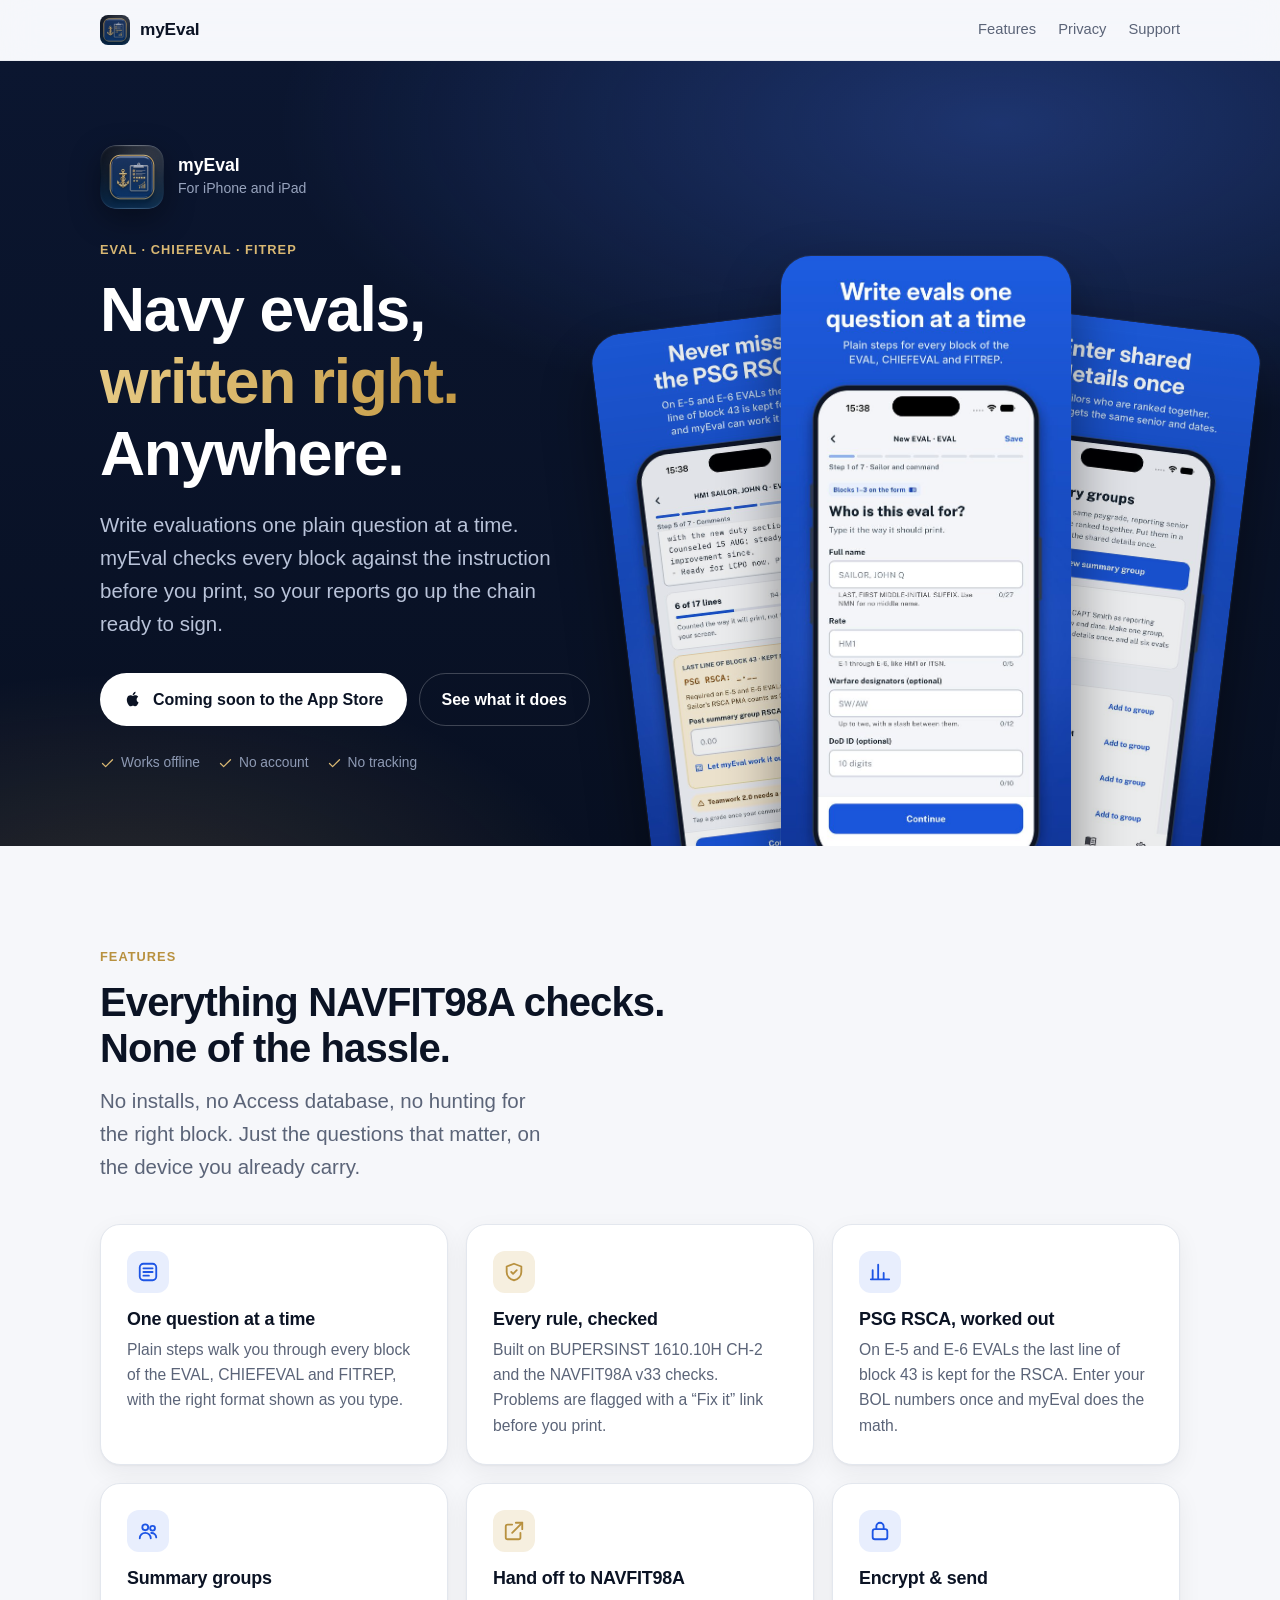
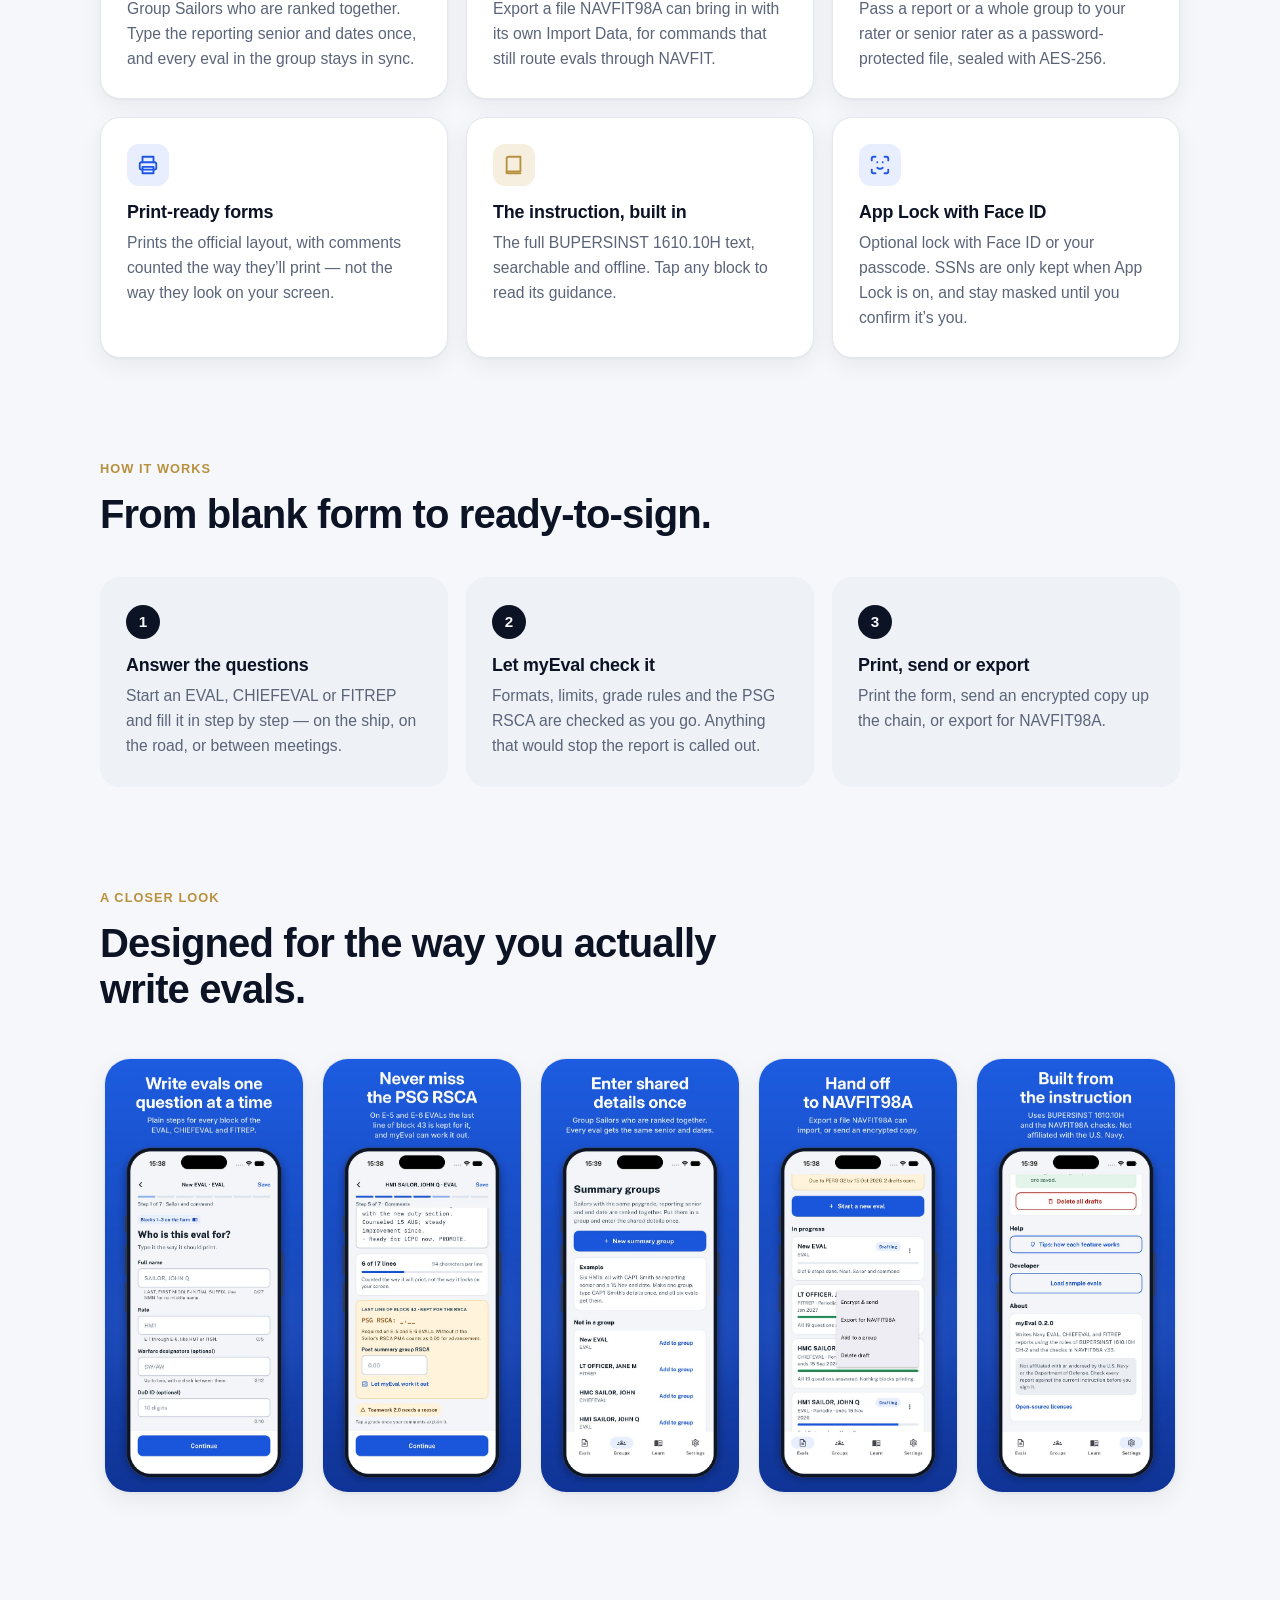
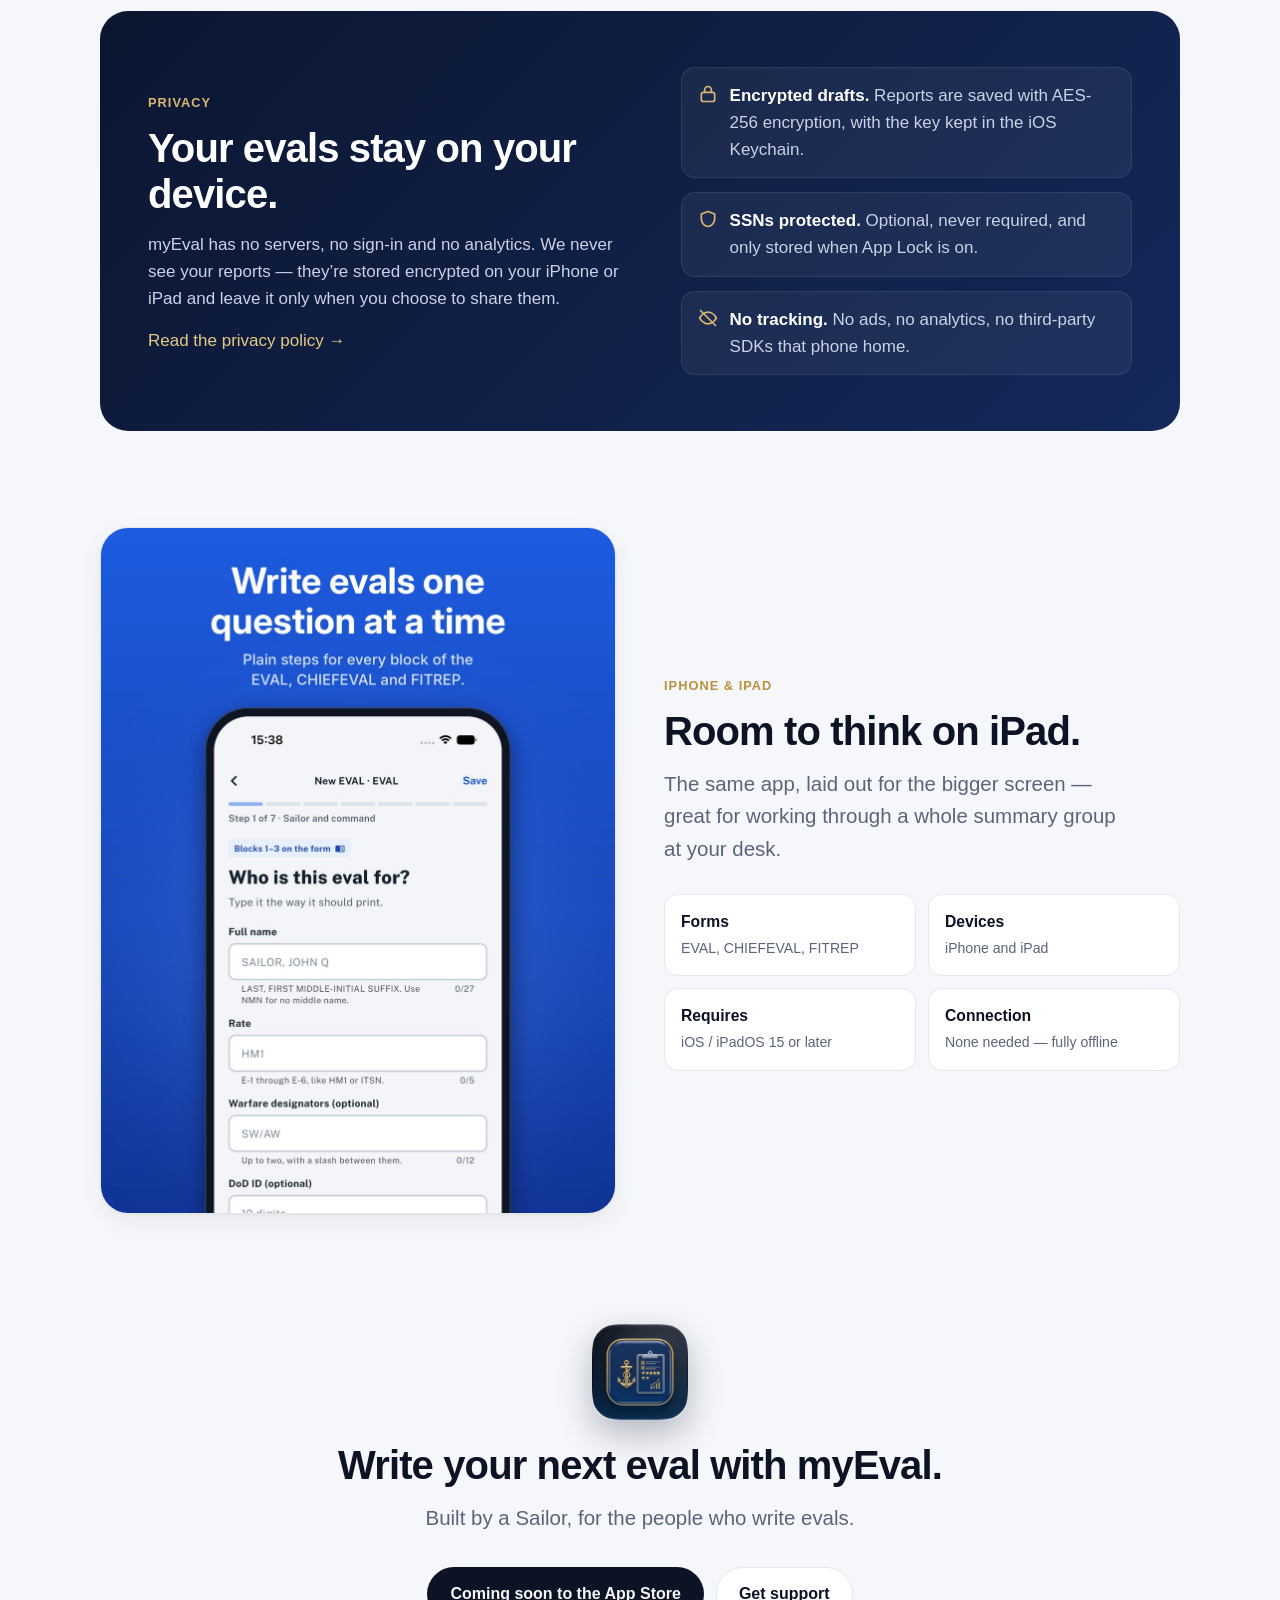
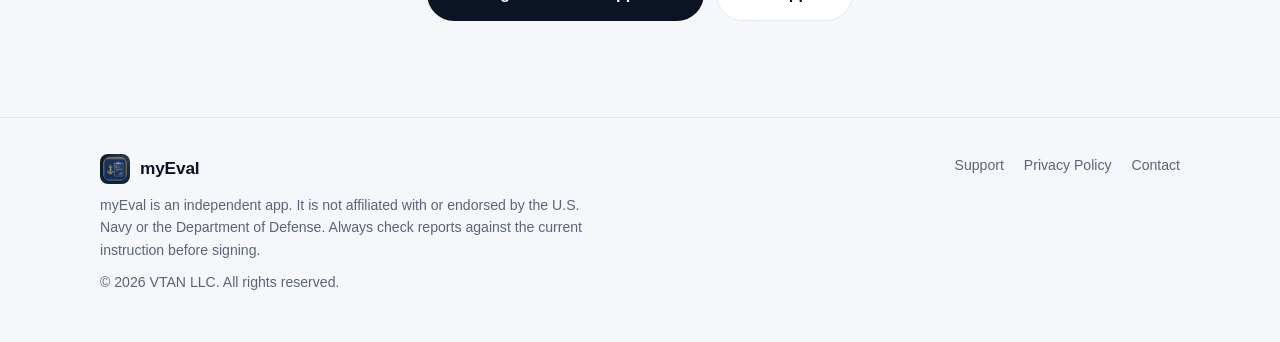
==== marketing.html @ c1fa49a5 "site files initial" ====
<!DOCTYPE html>
<html lang="en">
<head>
<meta charset="utf-8">
<meta name="viewport" content="width=device-width,initial-scale=1,viewport-fit=cover">
<title>myEval — Navy evaluations, written right</title>
<meta name="description" content="myEval helps Navy reporting seniors and raters write EVALs, CHIEFEVALs and FITREPs one question at a time, checked against BUPERSINST 1610.10H and the NAVFIT98A rules. Works offline on iPhone and iPad.">
<meta name="theme-color" content="#0b1630">
<meta property="og:title" content="myEval — Navy evaluations, written right">
<meta property="og:description" content="Write EVALs, CHIEFEVALs and FITREPs anywhere. Every block checked. Print, send securely, or hand off to NAVFIT98A.">
<meta property="og:image" content="images/myeval-icon-512.png">
<meta property="og:type" content="website">
<!-- Once the app is live, add your App Store ID to show Apple's Smart App Banner in Safari:
<meta name="apple-itunes-app" content="app-id=XXXXXXXXXX"> -->
<link rel="icon" type="image/png" href="images/favicon-96.png">
<link rel="apple-touch-icon" href="images/apple-touch-icon.png">
<link rel="stylesheet" href="site.css">
<style>
/* hero */
.hero{position:relative;overflow:hidden;color:#e9eef9;
  background:radial-gradient(1200px 520px at 78% 8%,rgba(64,110,230,.35),transparent 60%),
             radial-gradient(800px 420px at 10% 110%,rgba(201,164,92,.18),transparent 60%),
             linear-gradient(180deg,#0b1630 0%,#081022 100%)}
.hero .wrap{display:grid;grid-template-columns:1.05fr 1fr;gap:40px;align-items:center;padding-top:84px;padding-bottom:0}
.hero .wrap>div:first-child{padding-bottom:72px}
.hero h1{color:#fff}
.hero h1 .gold{background:linear-gradient(90deg,#e6c983,#c49a45);-webkit-background-clip:text;background-clip:text;color:transparent}
.hero .lede{color:#b9c3d9;margin-top:20px}
.hero .eyebrow{color:#d9b873}
.hero-app{display:flex;align-items:center;gap:14px;margin-bottom:26px}
.hero-app img{width:64px;height:64px;border-radius:15px;box-shadow:0 10px 30px rgba(0,0,0,.35)}
.hero-app div{line-height:1.25}
.hero-app strong{display:block;color:#fff;font-size:1.1rem}
.hero-app span{color:#97a3bd;font-size:.88rem}
.cta{display:flex;flex-wrap:wrap;gap:12px;margin-top:32px}
.hero .btn-primary{background:#fff;color:#0b1324}
.hero .btn-ghost{background:transparent;border-color:rgba(255,255,255,.22);color:#fff}
.hero-meta{display:flex;flex-wrap:wrap;gap:8px 18px;margin-top:26px;color:#8e9ab4;font-size:.86rem}
.hero-meta span{display:inline-flex;align-items:center;gap:6px}
.hero-meta svg{width:15px;height:15px;color:#d9b873}
.fan{position:relative;height:600px;align-self:end}
.fan img{position:absolute;bottom:-60px;width:270px;border-radius:30px;box-shadow:0 30px 60px rgba(0,0,0,.45),0 0 0 1px rgba(255,255,255,.06)}
.fan .c{left:50%;transform:translateX(-50%);z-index:3;width:290px;bottom:-40px}
.fan .l{left:50%;transform:translateX(-112%) rotate(-7deg);z-index:2;opacity:.92}
.fan .r{left:50%;transform:translateX(12%) rotate(7deg);z-index:1;opacity:.92}
@media (max-width:900px){
  .hero .wrap{grid-template-columns:1fr;padding-top:56px;text-align:left}
  .fan{height:440px}
  .fan img{width:200px}.fan .c{width:220px}
}
@media (max-width:480px){.fan{height:380px}.fan img{width:160px;border-radius:22px}.fan .c{width:190px}}

/* sections */
section{padding:96px 0 0}
.sec-head{max-width:640px;margin-bottom:40px}
.sec-head h2{margin:10px 0 14px}
.grid3{display:grid;grid-template-columns:repeat(3,1fr);gap:18px}
@media (max-width:900px){.grid3{grid-template-columns:1fr 1fr}}
@media (max-width:600px){.grid3{grid-template-columns:1fr}}
.card p{color:var(--muted);margin-top:8px;font-size:.98rem}

/* steps */
.steps{display:grid;grid-template-columns:repeat(3,1fr);gap:18px;counter-reset:s}
@media (max-width:800px){.steps{grid-template-columns:1fr}}
.step{position:relative;padding:28px 26px;border-radius:var(--radius);background:var(--surface-2)}
.step::before{counter-increment:s;content:counter(s);display:grid;place-items:center;width:34px;height:34px;border-radius:50%;
  background:var(--ink);color:var(--bg);font-weight:700;font-size:.95rem;margin-bottom:16px}
.step p{color:var(--muted);margin-top:8px;font-size:.98rem}

/* gallery */
.gallery{display:flex;gap:18px;overflow-x:auto;scroll-snap-type:x mandatory;padding:6px 20px 22px;margin:0 -20px;
  scrollbar-width:thin;-webkit-overflow-scrolling:touch}
.gallery figure{flex:0 0 auto;width:250px;margin:0;scroll-snap-align:center}
.gallery img{border-radius:26px;box-shadow:var(--shadow);border:1px solid var(--line);aspect-ratio:603/1311;width:100%;height:auto}
@media (min-width:1100px){.gallery{justify-content:center;overflow:visible}.gallery figure{width:200px}}

/* privacy band */
.band{border-radius:28px;padding:56px 48px;display:grid;grid-template-columns:1.1fr 1fr;gap:36px;align-items:center;
  background:linear-gradient(135deg,#0b1630,#14285a);color:#c9d2e6;position:relative;overflow:hidden}
.band h2{color:#fff;margin:10px 0 14px}
.band .eyebrow{color:#d9b873}
.band ul{list-style:none;padding:0;margin:0;display:grid;gap:14px}
.band li{display:flex;gap:12px;align-items:flex-start;background:rgba(255,255,255,.05);border:1px solid rgba(255,255,255,.08);
  padding:14px 16px;border-radius:14px}
.band li svg{flex:0 0 20px;width:20px;height:20px;color:#d9b873;margin-top:2px}
.band li b{color:#fff;font-weight:620}
.band a{color:#e6c983}
@media (max-width:800px){.band{grid-template-columns:1fr;padding:40px 24px}}

/* ipad */
.ipad{display:grid;grid-template-columns:1fr 1fr;gap:48px;align-items:center}
.ipad>*{min-width:0}
.ipad img{height:auto;width:100%;border-radius:28px;box-shadow:var(--shadow);border:1px solid var(--line)}
.specs{display:grid;grid-template-columns:repeat(2,minmax(0,1fr));gap:12px;margin-top:28px}
.spec{background:var(--surface);border:1px solid var(--line);border-radius:14px;padding:14px 16px}
.spec b{display:block;color:var(--ink);font-size:.98rem}
.spec span{color:var(--muted);font-size:.88rem}
@media (max-width:800px){.ipad{grid-template-columns:1fr}.ipad img{max-width:420px;margin:0 auto}}

/* final cta */
.final{text-align:center;padding-top:110px}
.final img{width:96px;height:96px;border-radius:22px;margin:0 auto 22px;box-shadow:0 14px 34px rgba(11,22,48,.28)}
.final .lede{margin:14px auto 0}
.final .cta{justify-content:center}
</style>
</head>
<body>

<header class="nav">
  <div class="wrap">
    <a class="brand" href="marketing.html"><img src="images/apple-touch-icon.png" alt="">myEval</a>
    <nav class="nav-links" aria-label="Primary">
      <a class="hide-sm" href="#features">Features</a>
      <a class="hide-sm" href="#privacy">Privacy</a>
      <a href="app-support.html">Support</a>
    </nav>
  </div>
</header>

<main>
  <div class="hero">
    <div class="wrap">
      <div>
        <div class="hero-app">
          <img src="images/myeval-icon-512.png" alt="myEval app icon">
          <div><strong>myEval</strong><span>For iPhone and iPad</span></div>
        </div>
        <span class="eyebrow">EVAL · CHIEFEVAL · FITREP</span>
        <h1 style="margin-top:12px">Navy evals,<br><span class="gold">written right.</span><br>Anywhere.</h1>
        <p class="lede">Write evaluations one plain question at a time. myEval checks every block against the instruction before you print, so your reports go up the chain ready to sign.</p>
        <div class="cta">
          <a class="btn btn-primary" id="appstore" href="#">
            <svg viewBox="0 0 24 24" fill="currentColor" aria-hidden="true"><path d="M16.37 12.6c-.02-2.2 1.8-3.26 1.88-3.31-1.03-1.5-2.62-1.7-3.18-1.73-1.35-.14-2.64.8-3.33.8-.69 0-1.74-.78-2.87-.76-1.47.02-2.83.86-3.59 2.17-1.54 2.66-.39 6.59 1.1 8.75.73 1.05 1.6 2.24 2.73 2.2 1.1-.05 1.51-.71 2.84-.71 1.32 0 1.7.71 2.85.69 1.18-.02 1.93-1.07 2.65-2.13.84-1.22 1.18-2.4 1.2-2.46-.03-.01-2.3-.88-2.32-3.5zM14.2 6.13c.6-.74 1.01-1.75.9-2.77-.87.04-1.93.58-2.55 1.31-.56.65-1.05 1.69-.92 2.69.97.08 1.97-.49 2.57-1.23z"/></svg>
            <span id="appstore-label">Download on the App Store</span>
          </a>
          <a class="btn btn-ghost" href="#features">See what it does</a>
        </div>
        <div class="hero-meta">
          <span><svg viewBox="0 0 24 24" fill="none" stroke="currentColor" stroke-width="2" stroke-linecap="round" stroke-linejoin="round"><path d="M20 6 9 17l-5-5"/></svg>Works offline</span>
          <span><svg viewBox="0 0 24 24" fill="none" stroke="currentColor" stroke-width="2" stroke-linecap="round" stroke-linejoin="round"><path d="M20 6 9 17l-5-5"/></svg>No account</span>
          <span><svg viewBox="0 0 24 24" fill="none" stroke="currentColor" stroke-width="2" stroke-linecap="round" stroke-linejoin="round"><path d="M20 6 9 17l-5-5"/></svg>No tracking</span>
        </div>
      </div>
      <div class="fan" aria-hidden="true">
        <img class="l" src="images/02-psg-rsca.jpg" alt="">
        <img class="r" src="images/03-summary-groups.jpg" alt="">
        <img class="c" src="images/01-one-question.jpg" alt="">
      </div>
    </div>
  </div>

  <section id="features">
    <div class="wrap">
      <div class="sec-head">
        <span class="eyebrow">Features</span>
        <h2>Everything NAVFIT98A checks. None of the hassle.</h2>
        <p class="lede">No installs, no Access database, no hunting for the right block. Just the questions that matter, on the device you already carry.</p>
      </div>
      <div class="grid3">
        <div class="card">
          <div class="icon-chip"><svg viewBox="0 0 24 24" fill="none" stroke="currentColor" stroke-width="2" stroke-linecap="round" stroke-linejoin="round"><path d="M7 8h10M7 12h10M7 16h6"/><rect x="3" y="3" width="18" height="18" rx="4"/></svg></div>
          <h3>One question at a time</h3>
          <p>Plain steps walk you through every block of the EVAL, CHIEFEVAL and FITREP, with the right format shown as you type.</p>
        </div>
        <div class="card">
          <div class="icon-chip gold"><svg viewBox="0 0 24 24" fill="none" stroke="currentColor" stroke-width="2" stroke-linecap="round" stroke-linejoin="round"><path d="M12 3 4 6v6c0 4.5 3.4 8.3 8 9 4.6-.7 8-4.5 8-9V6l-8-3Z"/><path d="m9 12 2 2 4-4"/></svg></div>
          <h3>Every rule, checked</h3>
          <p>Built on BUPERSINST 1610.10H CH-2 and the NAVFIT98A v33 checks. Problems are flagged with a “Fix it” link before you print.</p>
        </div>
        <div class="card">
          <div class="icon-chip"><svg viewBox="0 0 24 24" fill="none" stroke="currentColor" stroke-width="2" stroke-linecap="round" stroke-linejoin="round"><path d="M4 20V10M10 20V4M16 20v-7M22 20H2"/></svg></div>
          <h3>PSG RSCA, worked out</h3>
          <p>On E-5 and E-6 EVALs the last line of block 43 is kept for the RSCA. Enter your BOL numbers once and myEval does the math.</p>
        </div>
        <div class="card">
          <div class="icon-chip"><svg viewBox="0 0 24 24" fill="none" stroke="currentColor" stroke-width="2" stroke-linecap="round" stroke-linejoin="round"><circle cx="9" cy="8" r="3.2"/><path d="M3 20c0-3.3 2.7-6 6-6s6 2.7 6 6"/><circle cx="17" cy="9" r="2.6"/><path d="M15.5 14.2A5 5 0 0 1 21 19"/></svg></div>
          <h3>Summary groups</h3>
          <p>Group Sailors who are ranked together. Type the reporting senior and dates once, and every eval in the group stays in sync.</p>
        </div>
        <div class="card">
          <div class="icon-chip gold"><svg viewBox="0 0 24 24" fill="none" stroke="currentColor" stroke-width="2" stroke-linecap="round" stroke-linejoin="round"><path d="M14 3h7v7"/><path d="M21 3 10 14"/><path d="M19 14v5a2 2 0 0 1-2 2H5a2 2 0 0 1-2-2V7a2 2 0 0 1 2-2h5"/></svg></div>
          <h3>Hand off to NAVFIT98A</h3>
          <p>Export a file NAVFIT98A can bring in with its own Import Data, for commands that still route evals through NAVFIT.</p>
        </div>
        <div class="card">
          <div class="icon-chip"><svg viewBox="0 0 24 24" fill="none" stroke="currentColor" stroke-width="2" stroke-linecap="round" stroke-linejoin="round"><rect x="4" y="10" width="16" height="11" rx="2.5"/><path d="M8 10V7a4 4 0 0 1 8 0v3"/></svg></div>
          <h3>Encrypt &amp; send</h3>
          <p>Pass a report or a whole group to your rater or senior rater as a password-protected file, sealed with AES-256.</p>
        </div>
        <div class="card">
          <div class="icon-chip"><svg viewBox="0 0 24 24" fill="none" stroke="currentColor" stroke-width="2" stroke-linecap="round" stroke-linejoin="round"><path d="M6 9V3h12v6"/><rect x="3" y="9" width="18" height="8" rx="2"/><path d="M6 14h12v7H6z"/></svg></div>
          <h3>Print-ready forms</h3>
          <p>Prints the official layout, with comments counted the way they’ll print — not the way they look on your screen.</p>
        </div>
        <div class="card">
          <div class="icon-chip gold"><svg viewBox="0 0 24 24" fill="none" stroke="currentColor" stroke-width="2" stroke-linecap="round" stroke-linejoin="round"><path d="M4 5a2 2 0 0 1 2-2h13v16H6a2 2 0 0 0-2 2V5Z"/><path d="M4 19a2 2 0 0 0 2 2h13"/></svg></div>
          <h3>The instruction, built in</h3>
          <p>The full BUPERSINST 1610.10H text, searchable and offline. Tap any block to read its guidance.</p>
        </div>
        <div class="card">
          <div class="icon-chip"><svg viewBox="0 0 24 24" fill="none" stroke="currentColor" stroke-width="2" stroke-linecap="round" stroke-linejoin="round"><path d="M3 7V5a2 2 0 0 1 2-2h2M17 3h2a2 2 0 0 1 2 2v2M21 17v2a2 2 0 0 1-2 2h-2M7 21H5a2 2 0 0 1-2-2v-2"/><path d="M9 9h.01M15 9h.01M9 15c1.7 1.3 4.3 1.3 6 0"/></svg></div>
          <h3>App Lock with Face ID</h3>
          <p>Optional lock with Face ID or your passcode. SSNs are only kept when App Lock is on, and stay masked until you confirm it’s you.</p>
        </div>
      </div>
    </div>
  </section>

  <section>
    <div class="wrap">
      <div class="sec-head">
        <span class="eyebrow">How it works</span>
        <h2>From blank form to ready-to-sign.</h2>
      </div>
      <div class="steps">
        <div class="step"><h3>Answer the questions</h3><p>Start an EVAL, CHIEFEVAL or FITREP and fill it in step by step — on the ship, on the road, or between meetings.</p></div>
        <div class="step"><h3>Let myEval check it</h3><p>Formats, limits, grade rules and the PSG RSCA are checked as you go. Anything that would stop the report is called out.</p></div>
        <div class="step"><h3>Print, send or export</h3><p>Print the form, send an encrypted copy up the chain, or export for NAVFIT98A.</p></div>
      </div>
    </div>
  </section>

  <section>
    <div class="wrap">
      <div class="sec-head">
        <span class="eyebrow">A closer look</span>
        <h2>Designed for the way you actually write evals.</h2>
      </div>
      <div class="gallery" tabindex="0" aria-label="App screenshots">
        <figure><img src="images/01-one-question.jpg" loading="lazy" alt="Writing an eval one question at a time, starting with the Sailor's name, rate and DoD ID"></figure>
        <figure><img src="images/02-psg-rsca.jpg" loading="lazy" alt="Block 43 comments with a line meter and the reserved PSG RSCA line"></figure>
        <figure><img src="images/03-summary-groups.jpg" loading="lazy" alt="Summary groups screen listing evals to add to a group"></figure>
        <figure><img src="images/04-navfit-export.jpg" loading="lazy" alt="Evals list with menu options to encrypt and send or export for NAVFIT98A"></figure>
        <figure><img src="images/05-built-on-the-rules.jpg" loading="lazy" alt="Settings screen showing App Lock, tips and the about section"></figure>
      </div>
    </div>
  </section>

  <section id="privacy">
    <div class="wrap">
      <div class="band">
        <div>
          <span class="eyebrow">Privacy</span>
          <h2>Your evals stay on your device.</h2>
          <p>myEval has no servers, no sign-in and no analytics. We never see your reports — they’re stored encrypted on your iPhone or iPad and leave it only when you choose to share them.</p>
          <p style="margin-top:14px"><a href="privacy.html">Read the privacy policy →</a></p>
        </div>
        <ul>
          <li><svg viewBox="0 0 24 24" fill="none" stroke="currentColor" stroke-width="2" stroke-linecap="round" stroke-linejoin="round"><rect x="4" y="10" width="16" height="11" rx="2.5"/><path d="M8 10V7a4 4 0 0 1 8 0v3"/></svg><span><b>Encrypted drafts.</b> Reports are saved with AES-256 encryption, with the key kept in the iOS Keychain.</span></li>
          <li><svg viewBox="0 0 24 24" fill="none" stroke="currentColor" stroke-width="2" stroke-linecap="round" stroke-linejoin="round"><path d="M12 3 4 6v6c0 4.5 3.4 8.3 8 9 4.6-.7 8-4.5 8-9V6l-8-3Z"/></svg><span><b>SSNs protected.</b> Optional, never required, and only stored when App Lock is on.</span></li>
          <li><svg viewBox="0 0 24 24" fill="none" stroke="currentColor" stroke-width="2" stroke-linecap="round" stroke-linejoin="round"><path d="M2 12s3.6-7 10-7 10 7 10 7-3.6 7-10 7S2 12 2 12Z"/><path d="m3 3 18 18"/></svg><span><b>No tracking.</b> No ads, no analytics, no third-party SDKs that phone home.</span></li>
        </ul>
      </div>
    </div>
  </section>

  <section>
    <div class="wrap ipad">
      <img src="images/ipad-01-one-question.jpg" decoding="async" width="1032" height="1376" alt="myEval on iPad, writing an eval step by step">
      <div>
        <span class="eyebrow">iPhone &amp; iPad</span>
        <h2 style="margin:10px 0 14px">Room to think on iPad.</h2>
        <p class="lede">The same app, laid out for the bigger screen — great for working through a whole summary group at your desk.</p>
        <div class="specs">
          <div class="spec"><b>Forms</b><span>EVAL, CHIEFEVAL, FITREP</span></div>
          <div class="spec"><b>Devices</b><span>iPhone and iPad</span></div>
          <div class="spec"><b>Requires</b><span>iOS / iPadOS 15 or later</span></div>
          <div class="spec"><b>Connection</b><span>None needed — fully offline</span></div>
        </div>
      </div>
    </div>
  </section>

  <section class="final">
    <div class="wrap narrow">
      <img src="images/myeval-icon-512.png" alt="">
      <h2>Write your next eval with myEval.</h2>
      <p class="lede">Built by a Sailor, for the people who write evals.</p>
      <div class="cta">
        <a class="btn btn-primary" data-appstore href="#">Download on the App Store</a>
        <a class="btn btn-ghost" href="app-support.html">Get support</a>
      </div>
    </div>
  </section>
</main>

<footer class="footer">
  <div class="wrap">
    <div>
      <div class="brand" style="margin-bottom:10px"><img src="images/apple-touch-icon.png" alt="">myEval</div>
      <p class="disclaimer">myEval is an independent app. It is not affiliated with or endorsed by the U.S. Navy or the Department of Defense. Always check reports against the current instruction before signing.</p>
      <p style="margin-top:10px">© 2026 VTAN LLC. All rights reserved.</p>
    </div>
    <nav aria-label="Footer">
      <a href="app-support.html">Support</a>
      <a href="privacy.html">Privacy Policy</a>
      <a href="mailto:danielvetan@gmail.com">Contact</a>
    </nav>
  </div>
</footer>

<script>
  /* Paste the App Store link here once the app is live, e.g.
     "https://apps.apple.com/app/myeval/id1234567890". Until then the buttons read "Coming soon". */
  const APP_STORE_URL = "";
  document.querySelectorAll("#appstore,[data-appstore]").forEach(a => {
    if (APP_STORE_URL) { a.href = APP_STORE_URL; }
    else {
      a.removeAttribute("href"); a.setAttribute("aria-disabled","true"); a.style.cursor = "default";
      const label = a.querySelector("#appstore-label") || a;
      label.textContent = "Coming soon to the App Store";
    }
  });
</script>
</body>
</html>
---- site.css ----
/* myEval — shared site styles (marketing, support, privacy) */
:root{
  --bg:#f6f7fa; --surface:#ffffff; --surface-2:#eef1f6;
  --ink:#0b1324; --text:#1b2333; --muted:#5b6478; --line:#e3e7ee;
  --navy:#0b1630; --navy-2:#132448; --blue:#1d55e5; --blue-soft:#e8eefd;
  --gold:#b8913f; --gold-soft:#f6efdf;
  --radius:20px; --radius-sm:12px;
  --shadow:0 1px 2px rgba(11,19,36,.04),0 8px 24px rgba(11,19,36,.06);
  --max:1120px;
  color-scheme:light;
}
@media (prefers-color-scheme:dark){
  :root{
    --bg:#070d1a; --surface:#0f182b; --surface-2:#141f36;
    --ink:#f2f5fb; --text:#dfe5f0; --muted:#97a2b8; --line:#1f2b44;
    --blue:#7aa0ff; --blue-soft:#15234a; --gold:#d9b873; --gold-soft:#2a2414;
    --shadow:0 1px 2px rgba(0,0,0,.3),0 8px 24px rgba(0,0,0,.25);
    color-scheme:dark;
  }
}
*{box-sizing:border-box}
html{-webkit-text-size-adjust:100%;scroll-behavior:smooth}
body{margin:0;background:var(--bg);color:var(--text);
  font:17px/1.6 -apple-system,BlinkMacSystemFont,"SF Pro Text","Segoe UI",Roboto,Helvetica,Arial,sans-serif;
  -webkit-font-smoothing:antialiased}
img{max-width:100%;display:block}
a{color:var(--blue);text-decoration:none}
a:hover{text-decoration:underline}
h1,h2,h3{color:var(--ink);line-height:1.15;letter-spacing:-.022em;margin:0;
  font-family:-apple-system,BlinkMacSystemFont,"SF Pro Display","Segoe UI",Roboto,Helvetica,Arial,sans-serif}
h1{font-size:clamp(2.3rem,5.6vw,3.9rem);font-weight:750}
h2{font-size:clamp(1.7rem,3.4vw,2.5rem);font-weight:720}
h3{font-size:1.12rem;font-weight:650;letter-spacing:-.01em}
p{margin:0}
.wrap{max-width:var(--max);margin:0 auto;padding:0 20px}
.narrow{max-width:760px}
.eyebrow{display:inline-block;font-size:.8rem;font-weight:650;letter-spacing:.08em;text-transform:uppercase;color:var(--gold)}
.lede{font-size:clamp(1.08rem,2vw,1.28rem);color:var(--muted);max-width:40ch}
.muted{color:var(--muted)}
.small{font-size:.88rem}

/* nav */
.nav{position:sticky;top:0;z-index:20;background:color-mix(in srgb,var(--bg) 82%,transparent);
  backdrop-filter:saturate(180%) blur(18px);-webkit-backdrop-filter:saturate(180%) blur(18px);
  border-bottom:1px solid color-mix(in srgb,var(--line) 70%,transparent)}
.nav .wrap{display:flex;align-items:center;justify-content:space-between;height:60px;gap:16px}
.brand{display:flex;align-items:center;gap:10px;color:var(--ink);font-weight:700;font-size:1.08rem;letter-spacing:-.01em}
.brand:hover{text-decoration:none}
.brand img{width:30px;height:30px;border-radius:8px}
.nav-links{display:flex;gap:22px;font-size:.92rem}
.nav-links a{color:var(--muted)}
.nav-links a:hover,.nav-links a[aria-current]{color:var(--ink);text-decoration:none}
@media (max-width:560px){.nav-links{gap:14px;font-size:.86rem}.nav-links .hide-sm{display:none}}

/* buttons */
.btn{display:inline-flex;align-items:center;gap:10px;padding:13px 22px;border-radius:999px;font-weight:620;font-size:1rem;
  border:1px solid transparent;transition:transform .15s ease,box-shadow .15s ease,background .15s}
.btn:hover{text-decoration:none;transform:translateY(-1px)}
.btn-primary{background:var(--ink);color:var(--bg)}
.btn-primary:hover{box-shadow:0 6px 20px rgba(11,19,36,.18)}
.btn-ghost{border-color:var(--line);color:var(--ink);background:var(--surface)}
.btn svg{width:20px;height:20px}

/* cards */
.card{background:var(--surface);border:1px solid var(--line);border-radius:var(--radius);padding:26px;box-shadow:var(--shadow)}
.icon-chip{width:42px;height:42px;border-radius:12px;display:grid;place-items:center;background:var(--blue-soft);color:var(--blue);margin-bottom:16px}
.icon-chip.gold{background:var(--gold-soft);color:var(--gold)}
.icon-chip svg{width:22px;height:22px}

/* footer */
.footer{border-top:1px solid var(--line);margin-top:96px;padding:36px 0 48px;color:var(--muted);font-size:.88rem}
.footer .wrap{display:flex;flex-wrap:wrap;gap:14px 28px;justify-content:space-between;align-items:flex-start}
.footer nav{display:flex;gap:20px;flex-wrap:wrap}
.footer a{color:var(--muted)}
.footer a:hover{color:var(--ink)}
.disclaimer{max-width:62ch}

/* simple doc pages (support / privacy) */
.page-head{padding:72px 0 28px}
.page-head h1{font-size:clamp(2.1rem,4.6vw,3.1rem);margin:10px 0 14px}
.doc h2{font-size:1.45rem;margin:52px 0 14px}
.doc h3{margin:26px 0 8px}
.doc p+p{margin-top:12px}
.doc ul{padding-left:1.2em;margin:10px 0}
.doc li{margin:6px 0}
.doc .card p+p{margin-top:10px}
:focus-visible{outline:3px solid var(--blue);outline-offset:2px;border-radius:6px}
@media (prefers-reduced-motion:reduce){*{transition:none!important;scroll-behavior:auto!important}}
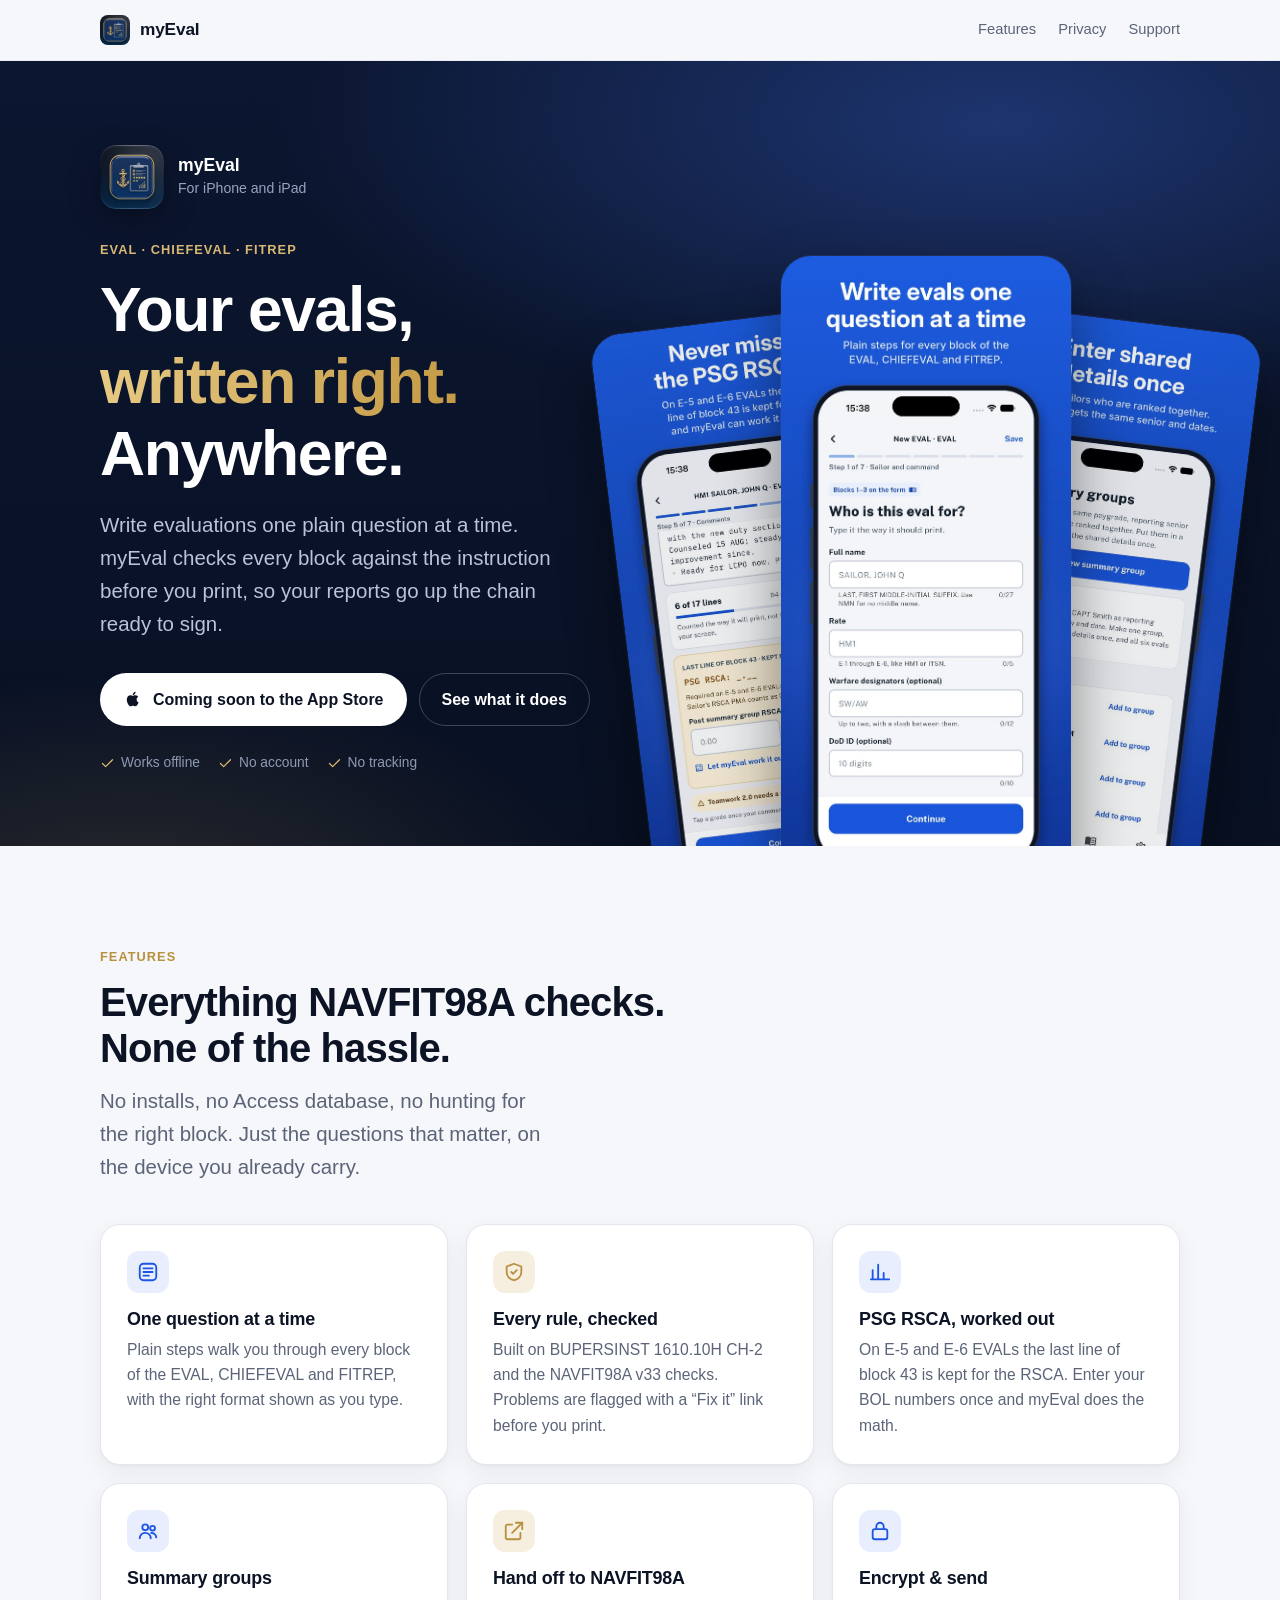
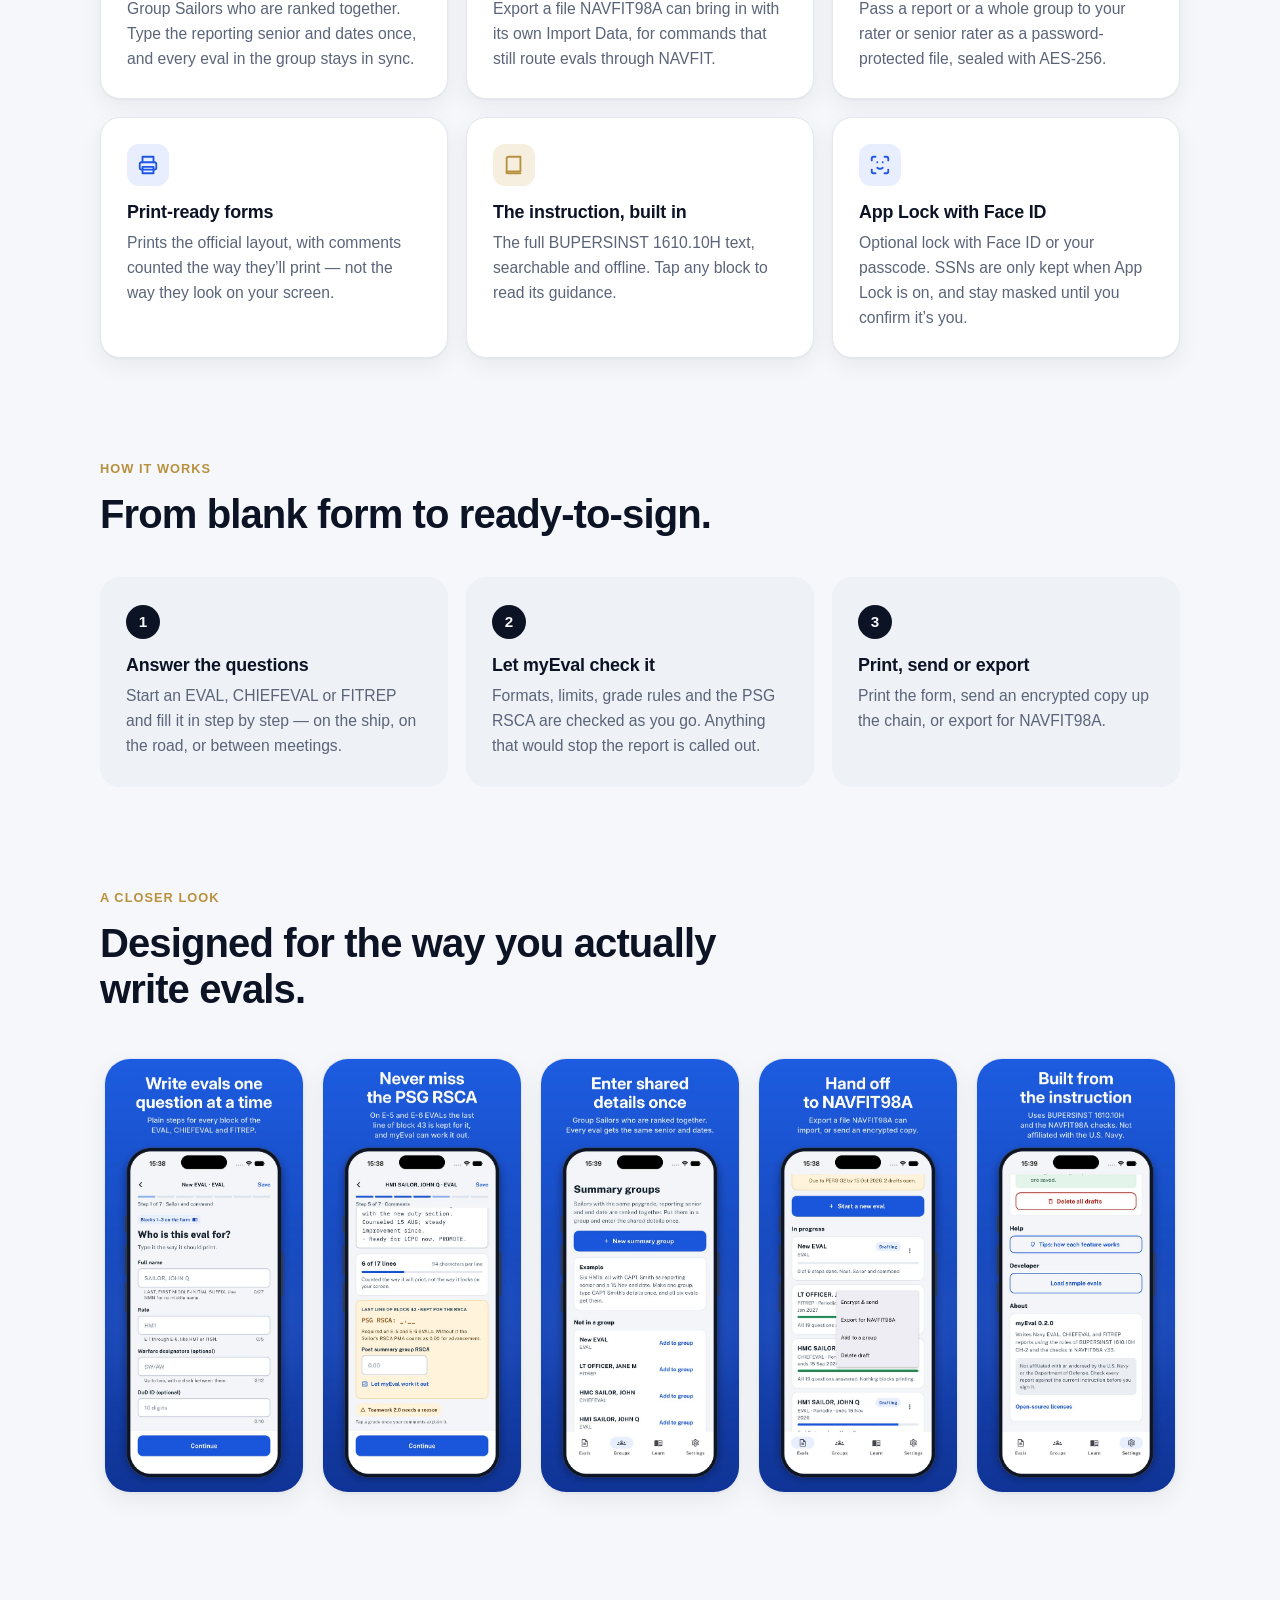
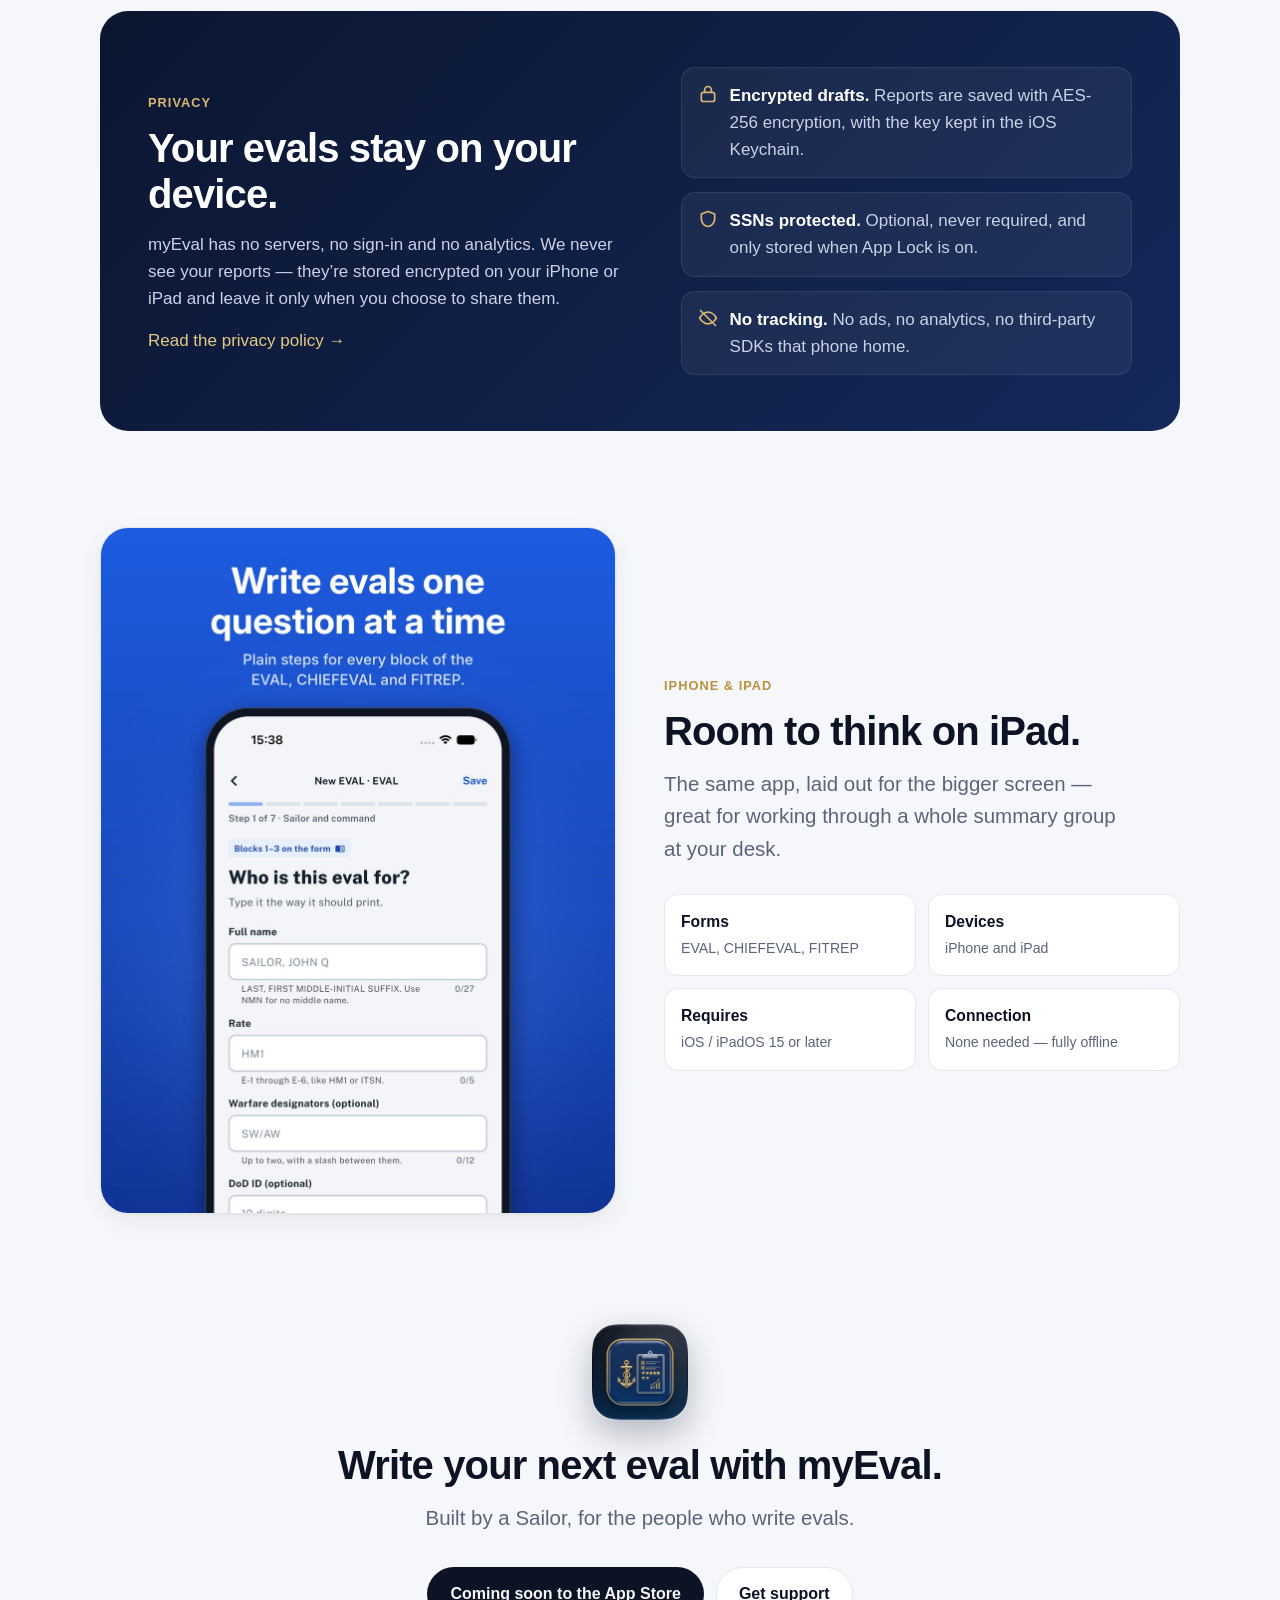
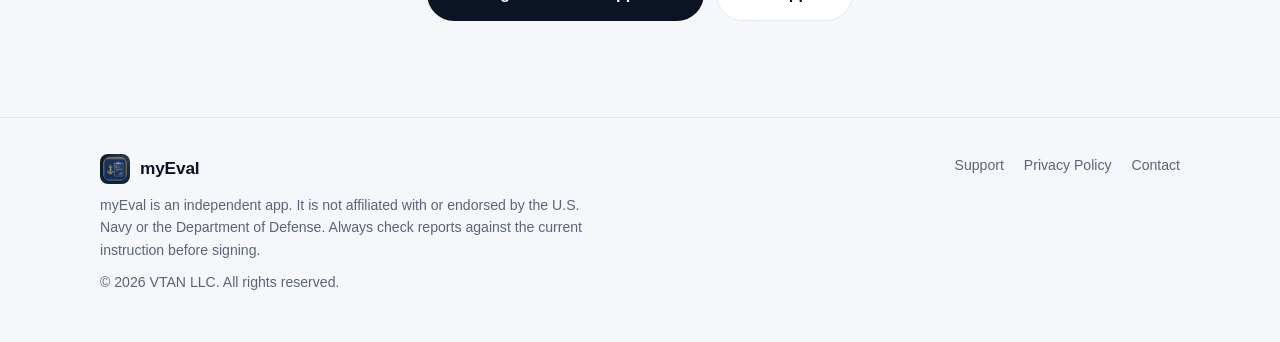
==== commit 6b0e3305: "updated marketing updated marketing" ====
--- a/marketing.html
+++ b/marketing.html
@@ -126,7 +126,7 @@
           <div><strong>myEval</strong><span>For iPhone and iPad</span></div>
         </div>
         <span class="eyebrow">EVAL · CHIEFEVAL · FITREP</span>
-        <h1 style="margin-top:12px">Navy evals,<br><span class="gold">written right.</span><br>Anywhere.</h1>
+        <h1 style="margin-top:12px">Your evals,<br><span class="gold">written right.</span><br>Anywhere.</h1>
         <p class="lede">Write evaluations one plain question at a time. myEval checks every block against the instruction before you print, so your reports go up the chain ready to sign.</p>
         <div class="cta">
           <a class="btn btn-primary" id="appstore" href="#">
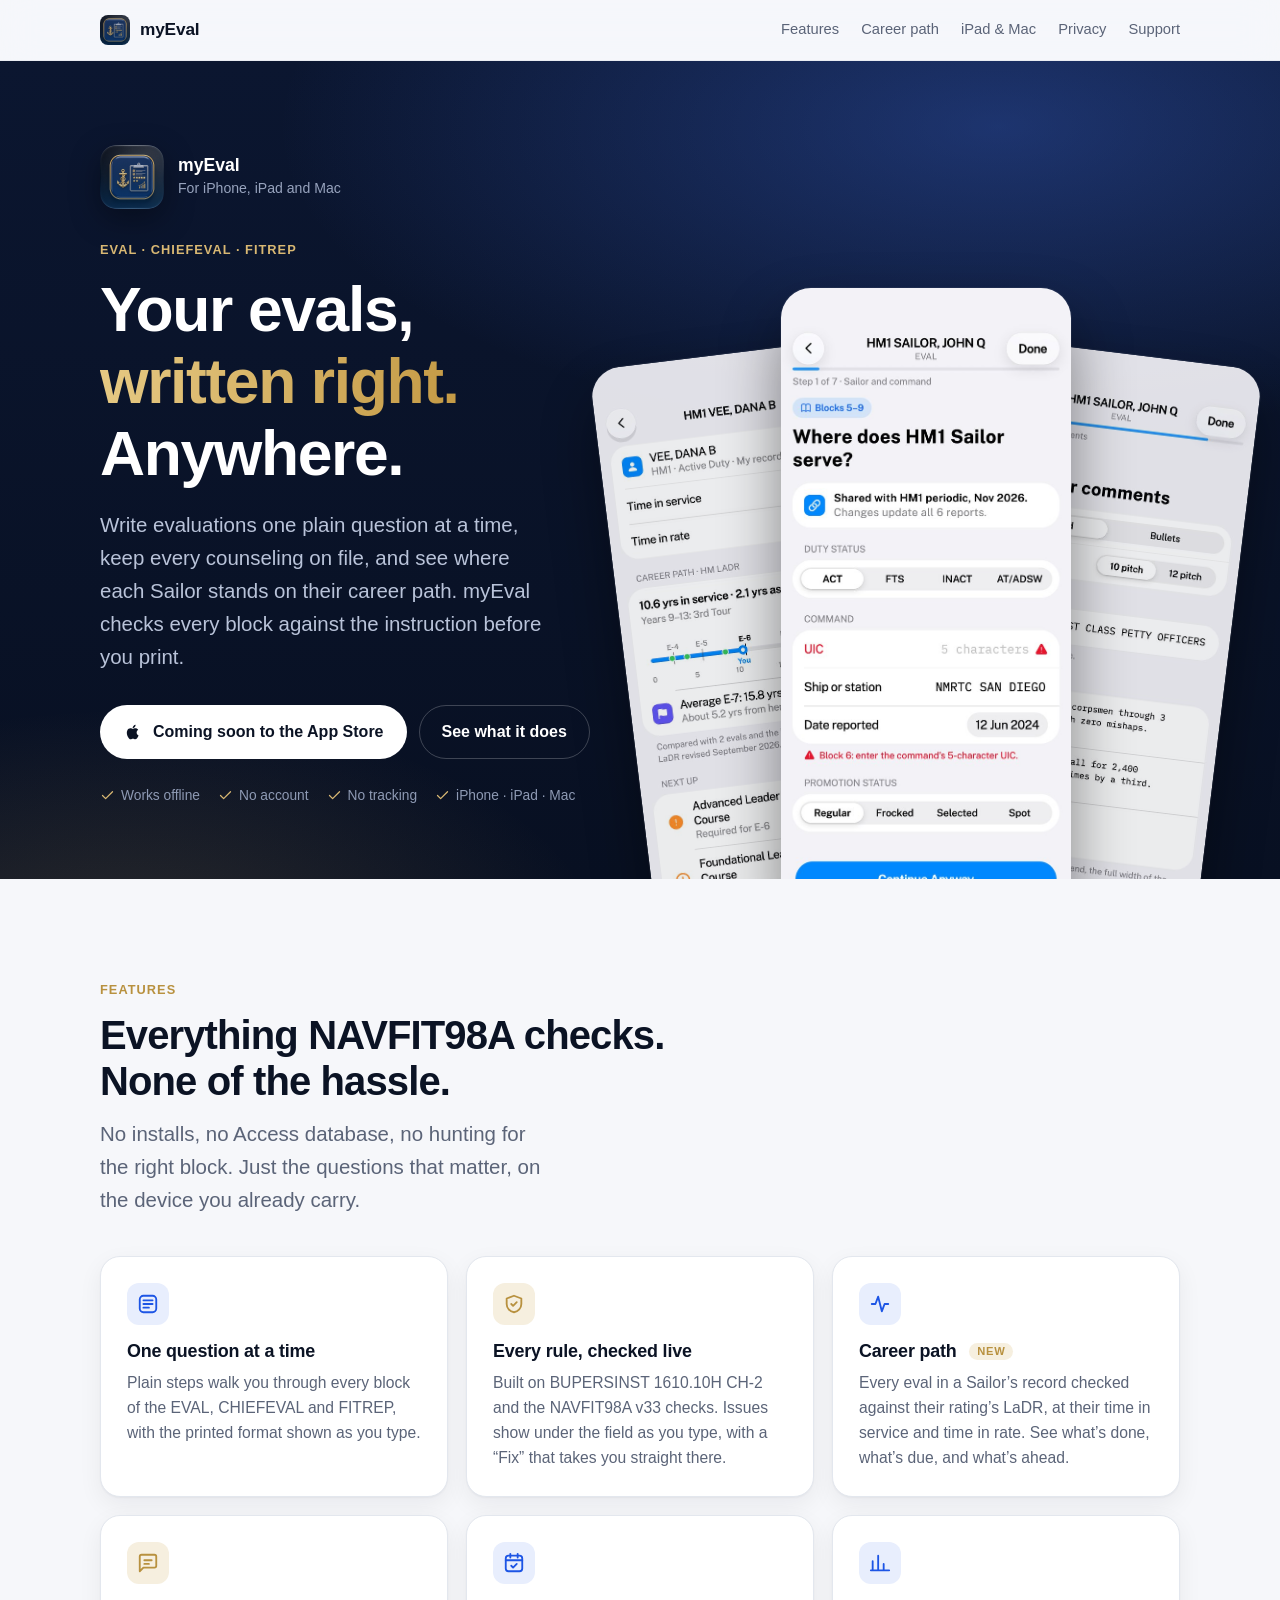
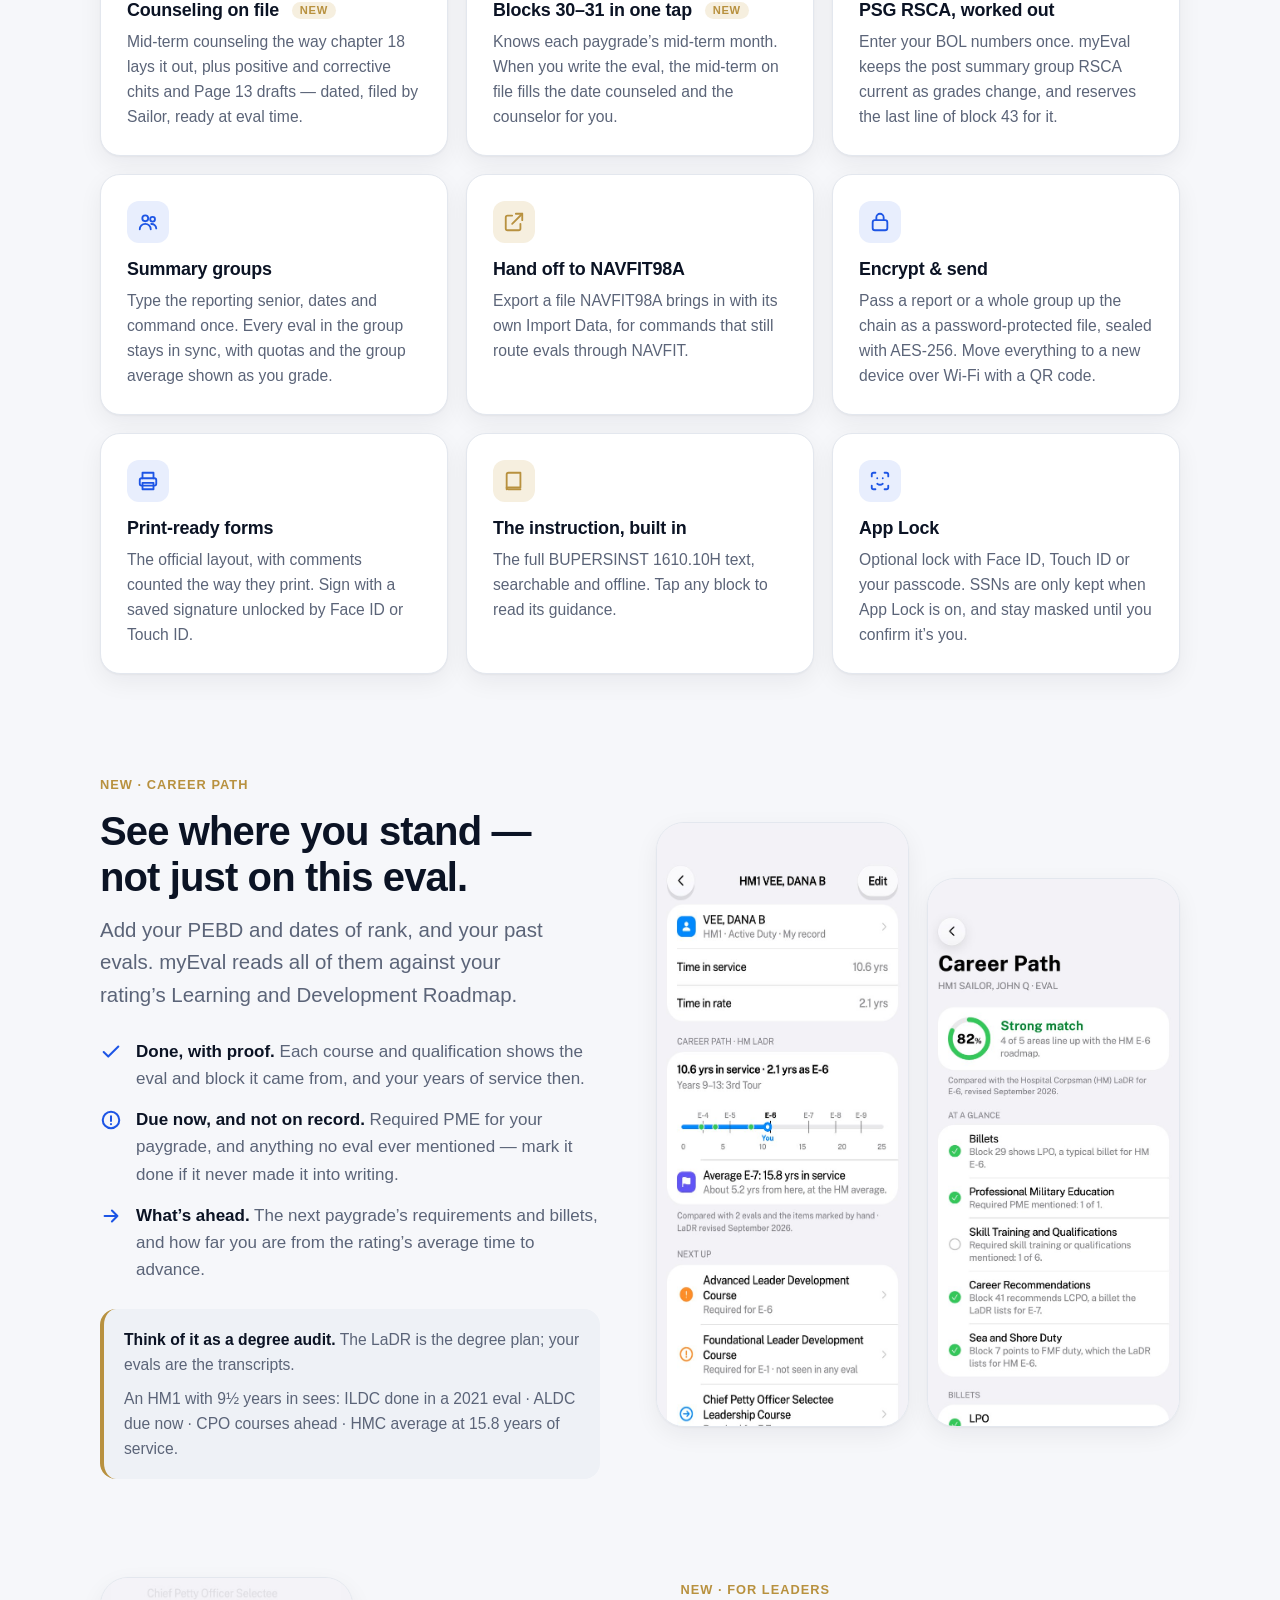
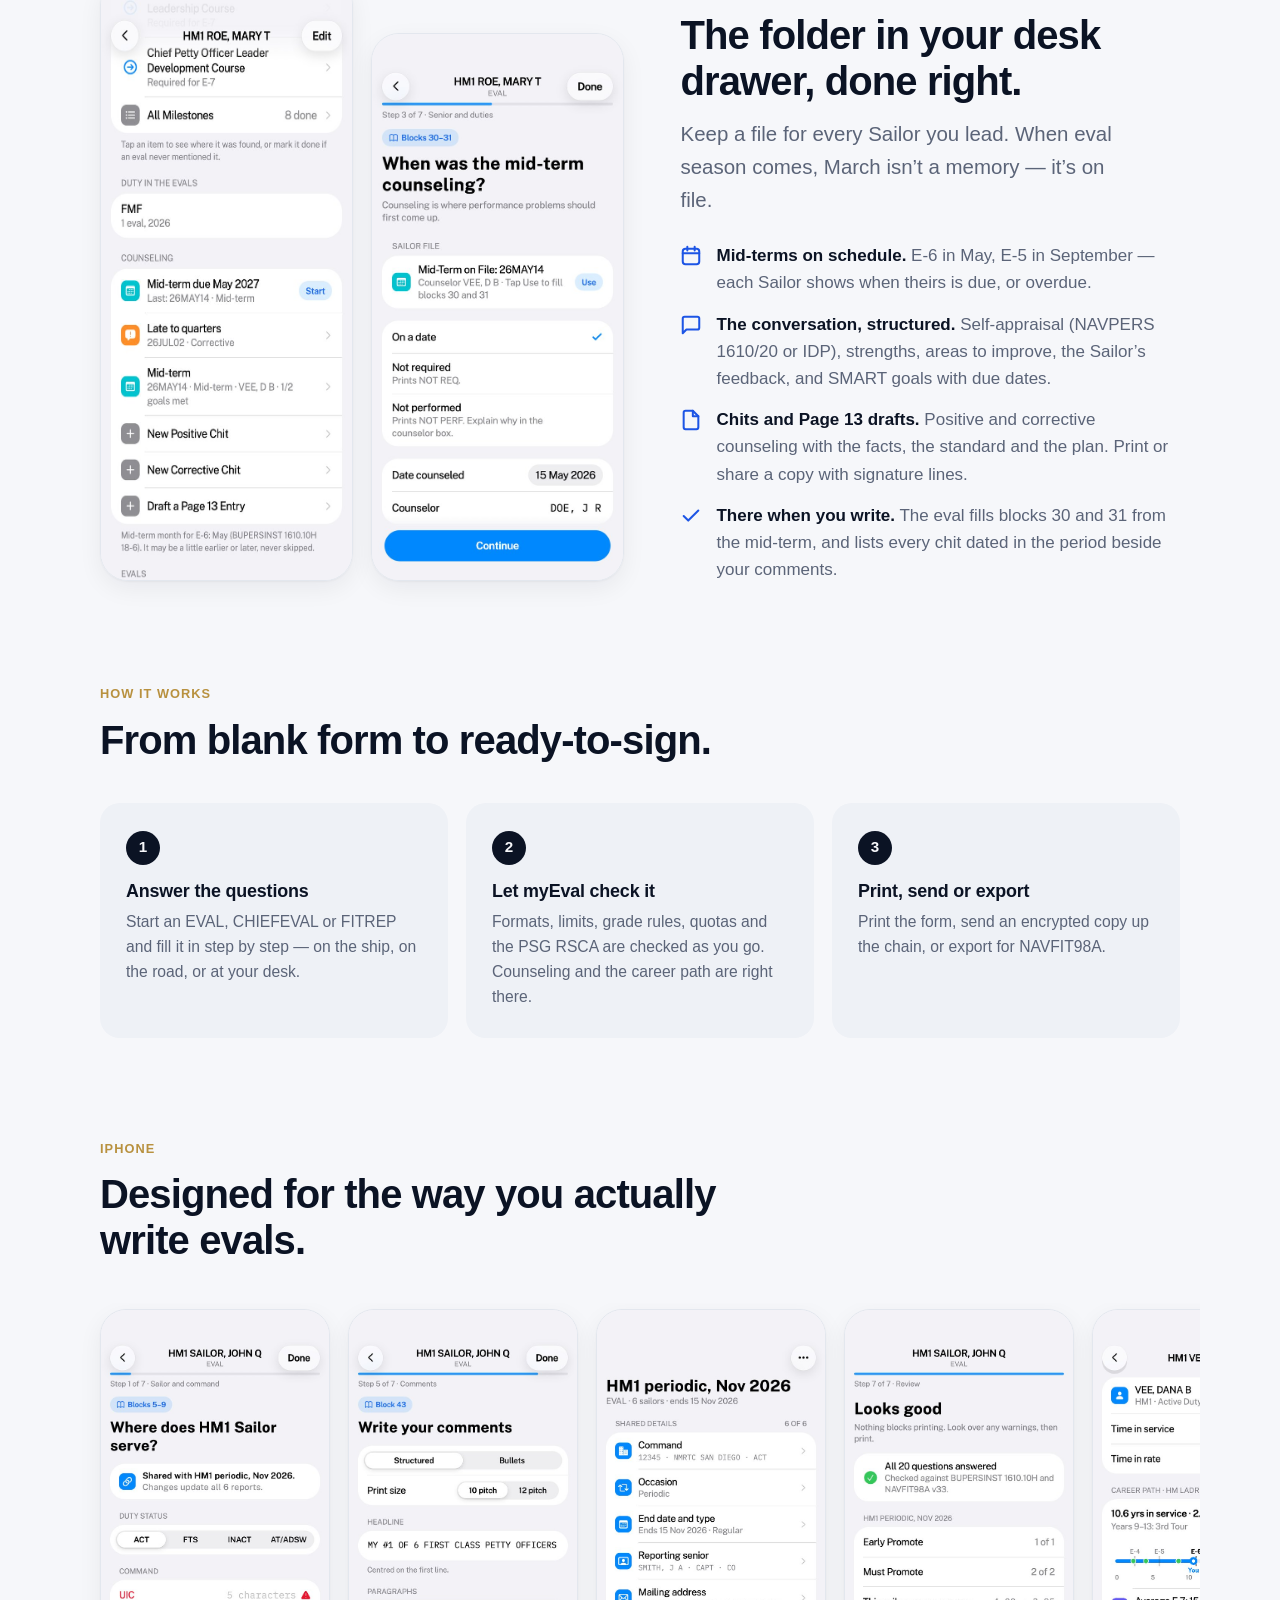
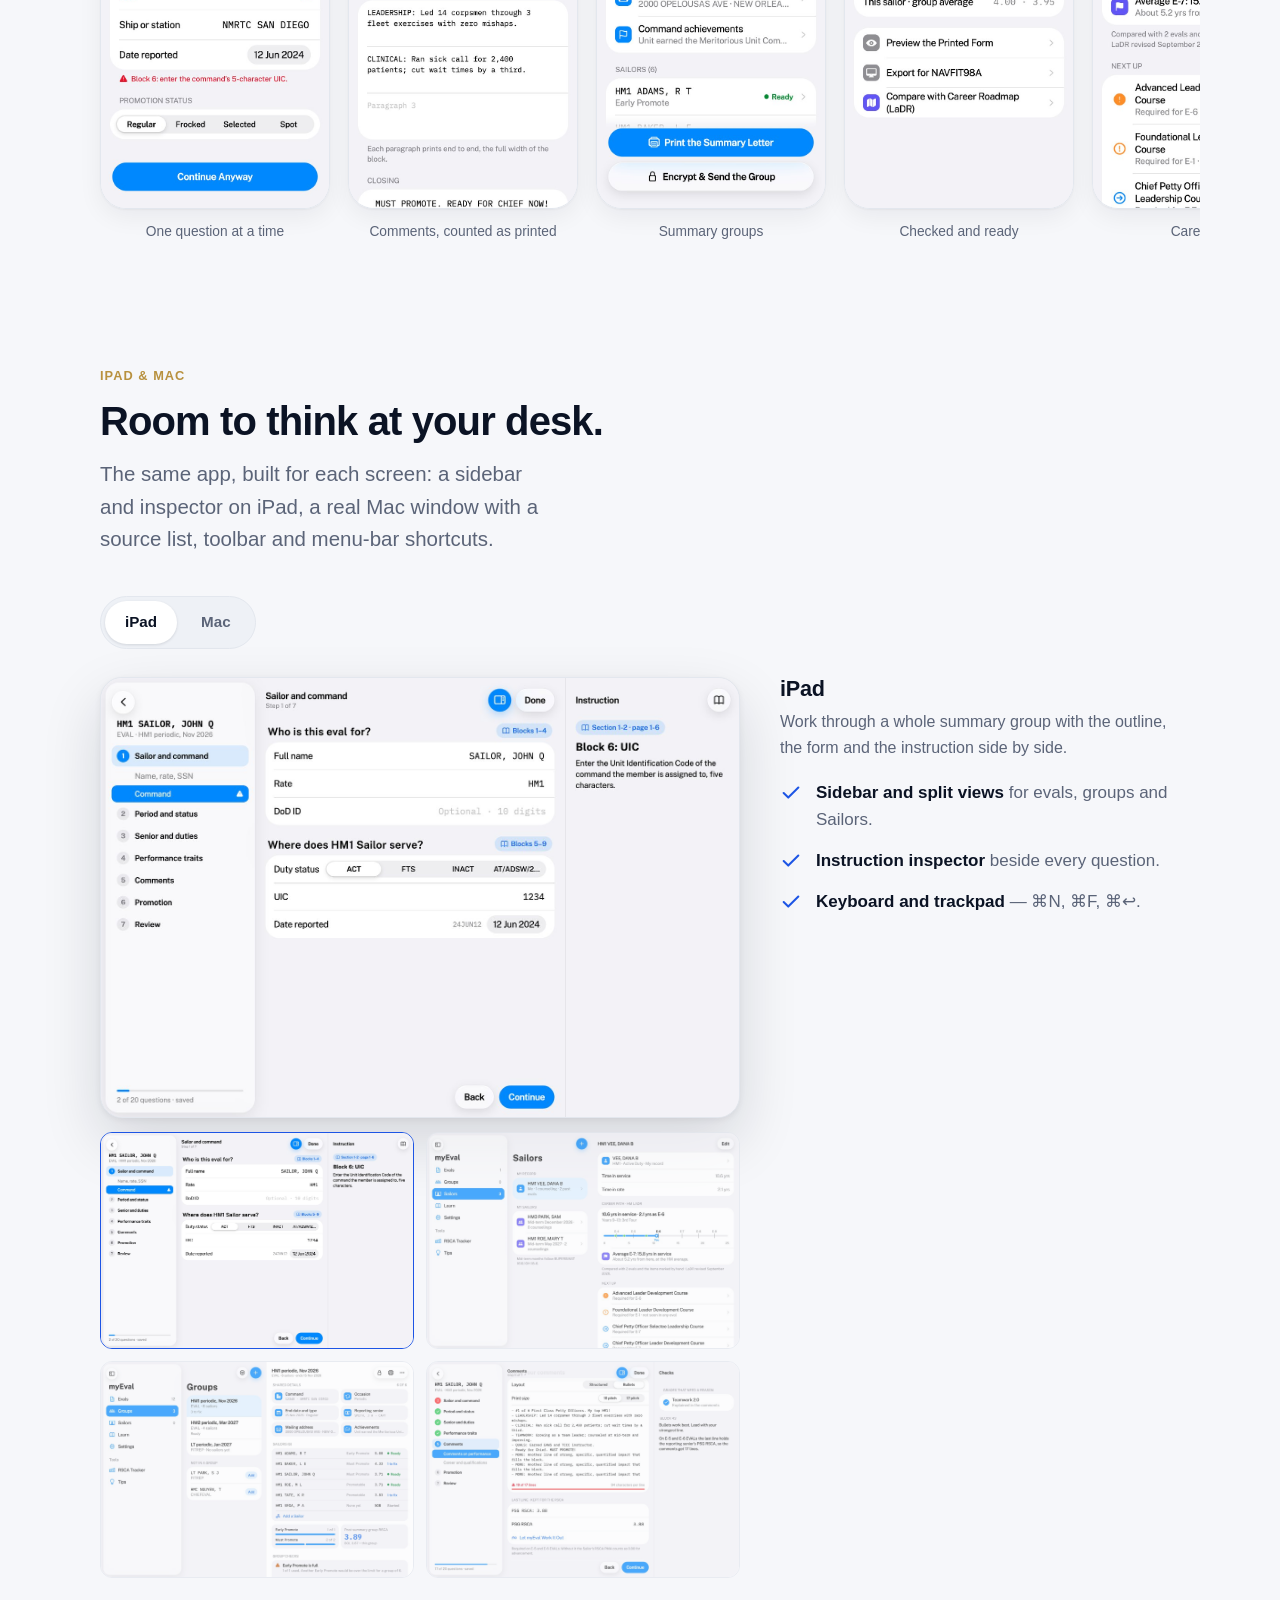
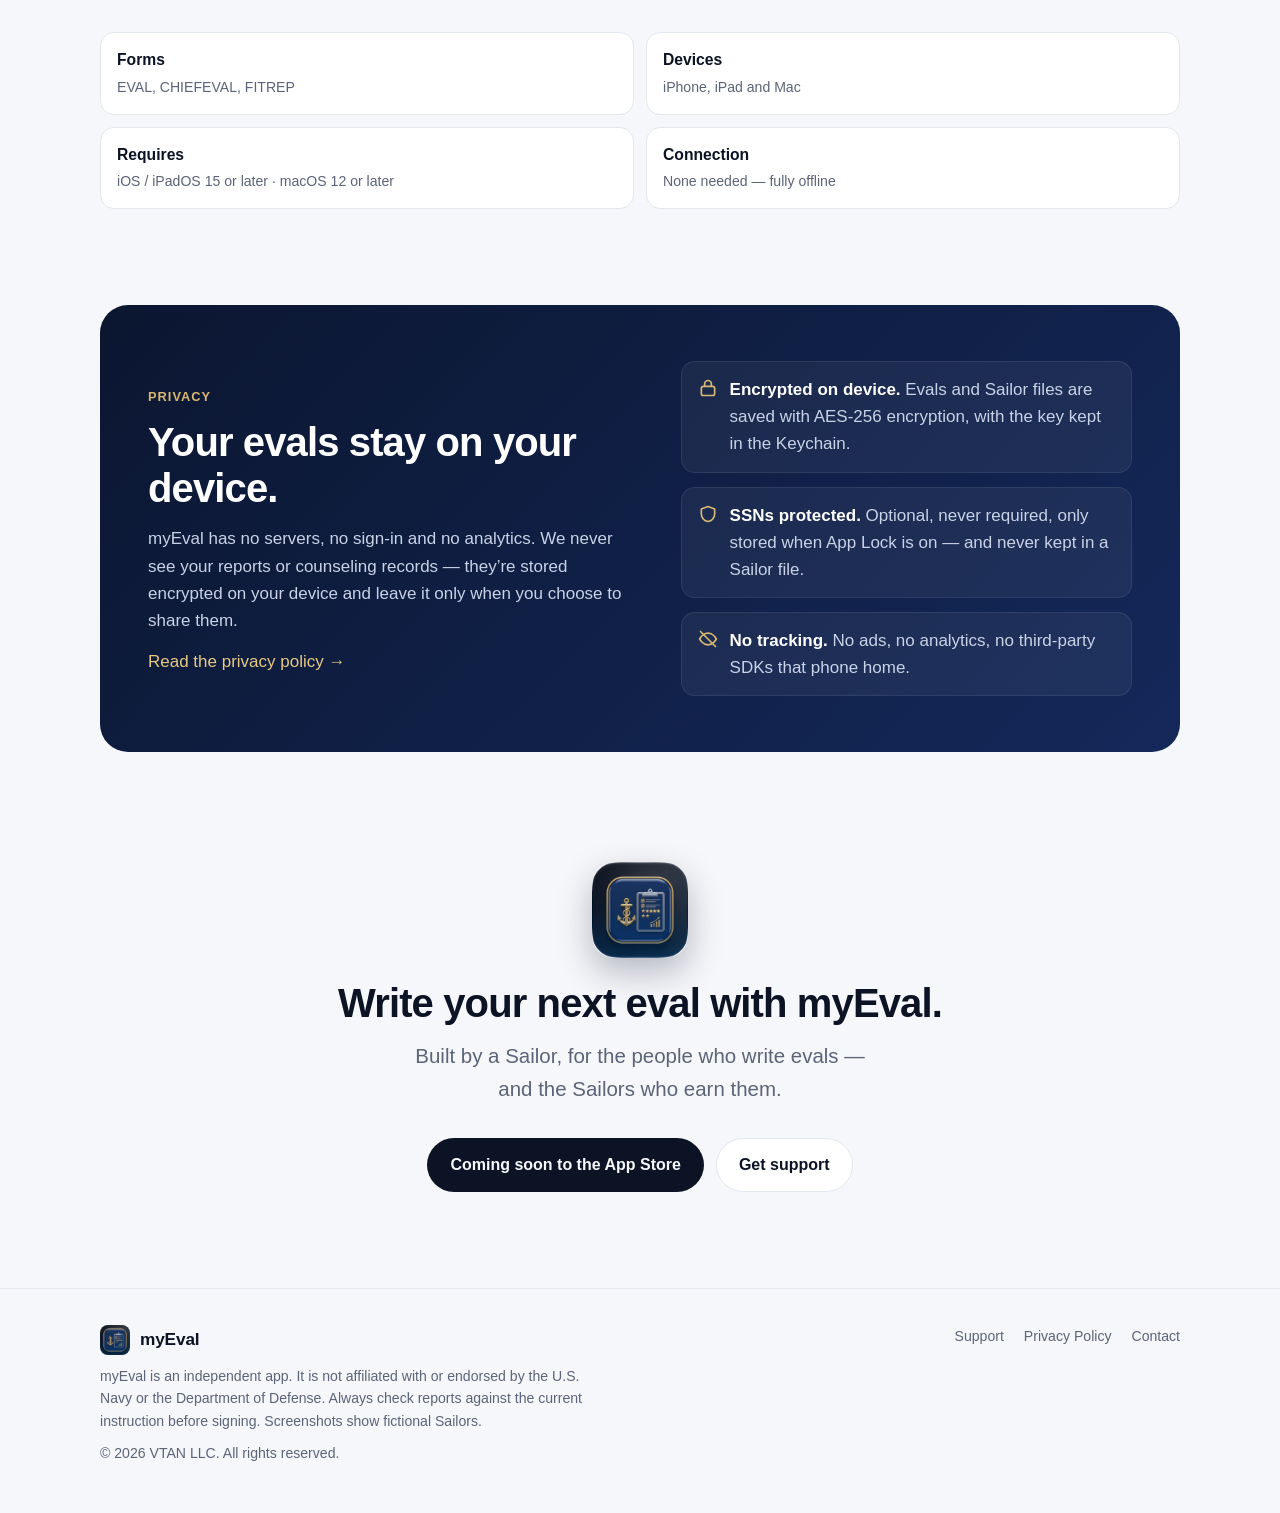
==== commit 5a6ecc02: "Marketing: Sailor files, career path and counseling; iPad and Mac showcase; new screenshots Co-Autho" ====
--- a/marketing.html
+++ b/marketing.html
@@ -3,11 +3,11 @@
 <head>
 <meta charset="utf-8">
 <meta name="viewport" content="width=device-width,initial-scale=1,viewport-fit=cover">
-<title>myEval — Navy evaluations, written right</title>
-<meta name="description" content="myEval helps Navy reporting seniors and raters write EVALs, CHIEFEVALs and FITREPs one question at a time, checked against BUPERSINST 1610.10H and the NAVFIT98A rules. Works offline on iPhone and iPad.">
+<title>myEval — Performance evaluations, written right</title>
+<meta name="description" content="myEval helps Navy reporting seniors, raters and Sailors write EVALs, CHIEFEVALs and FITREPs one question at a time, checked against BUPERSINST 1610.10H and the NAVFIT98A rules. Track counseling and your career path against the LaDR. Works offline on iPhone, iPad and Mac.">
 <meta name="theme-color" content="#0b1630">
 <meta property="og:title" content="myEval — Navy evaluations, written right">
-<meta property="og:description" content="Write EVALs, CHIEFEVALs and FITREPs anywhere. Every block checked. Print, send securely, or hand off to NAVFIT98A.">
+<meta property="og:description" content="Write EVALs, CHIEFEVALs and FITREPs anywhere. Every block checked. Counseling on file, career path on track. iPhone, iPad and Mac.">
 <meta property="og:image" content="images/myeval-icon-512.png">
 <meta property="og:type" content="website">
 <!-- Once the app is live, add your App Store ID to show Apple's Smart App Banner in Safari:
@@ -52,12 +52,14 @@
 
 /* sections */
 section{padding:96px 0 0}
-.sec-head{max-width:640px;margin-bottom:40px}
+.sec-head{max-width:660px;margin-bottom:40px}
 .sec-head h2{margin:10px 0 14px}
 .grid3{display:grid;grid-template-columns:repeat(3,1fr);gap:18px}
 @media (max-width:900px){.grid3{grid-template-columns:1fr 1fr}}
 @media (max-width:600px){.grid3{grid-template-columns:1fr}}
 .card p{color:var(--muted);margin-top:8px;font-size:.98rem}
+.card .new{display:inline-block;margin-left:8px;padding:2px 8px;border-radius:999px;font-size:.7rem;font-weight:700;
+  letter-spacing:.06em;text-transform:uppercase;vertical-align:2px;background:var(--gold-soft);color:var(--gold)}
 
 /* steps */
 .steps{display:grid;grid-template-columns:repeat(3,1fr);gap:18px;counter-reset:s}
@@ -67,12 +69,57 @@
   background:var(--ink);color:var(--bg);font-weight:700;font-size:.95rem;margin-bottom:16px}
 .step p{color:var(--muted);margin-top:8px;font-size:.98rem}
 
+/* spotlight: career path + counseling */
+.spot{display:grid;grid-template-columns:1fr 1.05fr;gap:56px;align-items:center}
+.spot>*{min-width:0}
+.spot.flip{grid-template-columns:1.05fr 1fr}
+.spot.flip .phones{order:-1}
+.phones{display:flex;gap:18px;justify-content:center}
+.phones img{width:calc(50% - 9px);max-width:260px;border-radius:28px;box-shadow:var(--shadow);border:1px solid var(--line);height:auto}
+.phones img:nth-child(2){margin-top:56px}
+.points{list-style:none;padding:0;margin:26px 0 0;display:grid;gap:14px}
+.points li{display:flex;gap:14px;align-items:flex-start}
+.points li svg{flex:0 0 22px;width:22px;height:22px;color:var(--blue);margin-top:3px}
+.points b{color:var(--ink);font-weight:640}
+.points span{color:var(--muted)}
+.analogy{margin-top:26px;padding:18px 20px;border-radius:16px;background:var(--surface-2);border-left:4px solid var(--gold)}
+.analogy b{color:var(--ink)}
+.analogy p{color:var(--muted);font-size:.98rem}
+.analogy p+p{margin-top:8px}
+@media (max-width:860px){.spot,.spot.flip{grid-template-columns:1fr}.spot.flip .phones{order:0}}
+
 /* gallery */
 .gallery{display:flex;gap:18px;overflow-x:auto;scroll-snap-type:x mandatory;padding:6px 20px 22px;margin:0 -20px;
   scrollbar-width:thin;-webkit-overflow-scrolling:touch}
-.gallery figure{flex:0 0 auto;width:250px;margin:0;scroll-snap-align:center}
+.gallery figure{flex:0 0 auto;width:230px;margin:0;scroll-snap-align:center}
 .gallery img{border-radius:26px;box-shadow:var(--shadow);border:1px solid var(--line);aspect-ratio:603/1311;width:100%;height:auto}
-@media (min-width:1100px){.gallery{justify-content:center;overflow:visible}.gallery figure{width:200px}}
+.gallery figcaption{margin-top:12px;font-size:.86rem;color:var(--muted);text-align:center}
+
+/* platforms */
+.platforms{display:grid;gap:28px}
+.tabs{justify-self:start;display:inline-flex;padding:4px;border-radius:999px;background:var(--surface-2);border:1px solid var(--line);gap:4px}
+.tabs input{position:absolute;opacity:0;pointer-events:none}
+.tabs label{padding:9px 20px;border-radius:999px;font-weight:620;font-size:.95rem;color:var(--muted);cursor:pointer;user-select:none}
+#pf-ipad:checked~.tabs label[for=pf-ipad],#pf-mac:checked~.tabs label[for=pf-mac]{background:var(--surface);color:var(--ink);box-shadow:0 1px 3px rgba(11,19,36,.12)}
+#pf-ipad:focus-visible~.tabs label[for=pf-ipad],#pf-mac:focus-visible~.tabs label[for=pf-mac]{outline:3px solid var(--blue);outline-offset:2px}
+.pf-input{position:absolute;opacity:0;pointer-events:none}
+.pane{display:none}
+#pf-ipad:checked~.panes .pane-ipad,#pf-mac:checked~.panes .pane-mac{display:grid}
+.pane{grid-template-columns:1.6fr 1fr;gap:40px;align-items:start}
+.pane>*{min-width:0}
+.shot-main{border-radius:22px;box-shadow:0 2px 6px rgba(11,19,36,.06),0 24px 60px rgba(11,19,36,.14);border:1px solid var(--line);width:100%;height:auto;background:var(--surface)}
+.thumbs{display:grid;grid-template-columns:repeat(2,1fr);gap:12px;margin-top:14px}
+.thumbs button{padding:0;border:1px solid var(--line);border-radius:12px;overflow:hidden;cursor:pointer;background:var(--surface);opacity:.7;transition:opacity .15s,border-color .15s}
+.thumbs button[aria-pressed=true],.thumbs button:hover{opacity:1;border-color:var(--blue)}
+.thumbs img{width:100%;height:auto;display:block}
+.pane h3{font-size:1.35rem;margin-bottom:8px}
+.pane p.muted{font-size:1rem}
+.pane .points{margin-top:18px}
+.specs{display:grid;grid-template-columns:repeat(2,minmax(0,1fr));gap:12px;margin-top:26px}
+.spec{background:var(--surface);border:1px solid var(--line);border-radius:14px;padding:14px 16px}
+.spec b{display:block;color:var(--ink);font-size:.98rem}
+.spec span{color:var(--muted);font-size:.88rem}
+@media (max-width:900px){.pane{grid-template-columns:1fr}}
 
 /* privacy band */
 .band{border-radius:28px;padding:56px 48px;display:grid;grid-template-columns:1.1fr 1fr;gap:36px;align-items:center;
@@ -87,16 +134,6 @@
 .band a{color:#e6c983}
 @media (max-width:800px){.band{grid-template-columns:1fr;padding:40px 24px}}
 
-/* ipad */
-.ipad{display:grid;grid-template-columns:1fr 1fr;gap:48px;align-items:center}
-.ipad>*{min-width:0}
-.ipad img{height:auto;width:100%;border-radius:28px;box-shadow:var(--shadow);border:1px solid var(--line)}
-.specs{display:grid;grid-template-columns:repeat(2,minmax(0,1fr));gap:12px;margin-top:28px}
-.spec{background:var(--surface);border:1px solid var(--line);border-radius:14px;padding:14px 16px}
-.spec b{display:block;color:var(--ink);font-size:.98rem}
-.spec span{color:var(--muted);font-size:.88rem}
-@media (max-width:800px){.ipad{grid-template-columns:1fr}.ipad img{max-width:420px;margin:0 auto}}
-
 /* final cta */
 .final{text-align:center;padding-top:110px}
 .final img{width:96px;height:96px;border-radius:22px;margin:0 auto 22px;box-shadow:0 14px 34px rgba(11,22,48,.28)}
@@ -111,6 +148,8 @@
     <a class="brand" href="marketing.html"><img src="images/apple-touch-icon.png" alt="">myEval</a>
     <nav class="nav-links" aria-label="Primary">
       <a class="hide-sm" href="#features">Features</a>
+      <a class="hide-sm" href="#career">Career path</a>
+      <a class="hide-sm" href="#platforms">iPad &amp; Mac</a>
       <a class="hide-sm" href="#privacy">Privacy</a>
       <a href="app-support.html">Support</a>
     </nav>
@@ -123,11 +162,11 @@
       <div>
         <div class="hero-app">
           <img src="images/myeval-icon-512.png" alt="myEval app icon">
-          <div><strong>myEval</strong><span>For iPhone and iPad</span></div>
+          <div><strong>myEval</strong><span>For iPhone, iPad and Mac</span></div>
         </div>
         <span class="eyebrow">EVAL · CHIEFEVAL · FITREP</span>
         <h1 style="margin-top:12px">Your evals,<br><span class="gold">written right.</span><br>Anywhere.</h1>
-        <p class="lede">Write evaluations one plain question at a time. myEval checks every block against the instruction before you print, so your reports go up the chain ready to sign.</p>
+        <p class="lede">Write evaluations one plain question at a time, keep every counseling on file, and see where each Sailor stands on their career path. myEval checks every block against the instruction before you print.</p>
         <div class="cta">
           <a class="btn btn-primary" id="appstore" href="#">
             <svg viewBox="0 0 24 24" fill="currentColor" aria-hidden="true"><path d="M16.37 12.6c-.02-2.2 1.8-3.26 1.88-3.31-1.03-1.5-2.62-1.7-3.18-1.73-1.35-.14-2.64.8-3.33.8-.69 0-1.74-.78-2.87-.76-1.47.02-2.83.86-3.59 2.17-1.54 2.66-.39 6.59 1.1 8.75.73 1.05 1.6 2.24 2.73 2.2 1.1-.05 1.51-.71 2.84-.71 1.32 0 1.7.71 2.85.69 1.18-.02 1.93-1.07 2.65-2.13.84-1.22 1.18-2.4 1.2-2.46-.03-.01-2.3-.88-2.32-3.5zM14.2 6.13c.6-.74 1.01-1.75.9-2.77-.87.04-1.93.58-2.55 1.31-.56.65-1.05 1.69-.92 2.69.97.08 1.97-.49 2.57-1.23z"/></svg>
@@ -139,11 +178,12 @@
           <span><svg viewBox="0 0 24 24" fill="none" stroke="currentColor" stroke-width="2" stroke-linecap="round" stroke-linejoin="round"><path d="M20 6 9 17l-5-5"/></svg>Works offline</span>
           <span><svg viewBox="0 0 24 24" fill="none" stroke="currentColor" stroke-width="2" stroke-linecap="round" stroke-linejoin="round"><path d="M20 6 9 17l-5-5"/></svg>No account</span>
           <span><svg viewBox="0 0 24 24" fill="none" stroke="currentColor" stroke-width="2" stroke-linecap="round" stroke-linejoin="round"><path d="M20 6 9 17l-5-5"/></svg>No tracking</span>
+          <span><svg viewBox="0 0 24 24" fill="none" stroke="currentColor" stroke-width="2" stroke-linecap="round" stroke-linejoin="round"><path d="M20 6 9 17l-5-5"/></svg>iPhone · iPad · Mac</span>
         </div>
       </div>
       <div class="fan" aria-hidden="true">
-        <img class="l" src="images/02-psg-rsca.jpg" alt="">
-        <img class="r" src="images/03-summary-groups.jpg" alt="">
+        <img class="l" src="images/05-career-path.jpg" alt="">
+        <img class="r" src="images/02-psg-rsca.jpg" alt="">
         <img class="c" src="images/01-one-question.jpg" alt="">
       </div>
     </div>
@@ -160,37 +200,52 @@
         <div class="card">
           <div class="icon-chip"><svg viewBox="0 0 24 24" fill="none" stroke="currentColor" stroke-width="2" stroke-linecap="round" stroke-linejoin="round"><path d="M7 8h10M7 12h10M7 16h6"/><rect x="3" y="3" width="18" height="18" rx="4"/></svg></div>
           <h3>One question at a time</h3>
-          <p>Plain steps walk you through every block of the EVAL, CHIEFEVAL and FITREP, with the right format shown as you type.</p>
+          <p>Plain steps walk you through every block of the EVAL, CHIEFEVAL and FITREP, with the printed format shown as you type.</p>
         </div>
         <div class="card">
           <div class="icon-chip gold"><svg viewBox="0 0 24 24" fill="none" stroke="currentColor" stroke-width="2" stroke-linecap="round" stroke-linejoin="round"><path d="M12 3 4 6v6c0 4.5 3.4 8.3 8 9 4.6-.7 8-4.5 8-9V6l-8-3Z"/><path d="m9 12 2 2 4-4"/></svg></div>
-          <h3>Every rule, checked</h3>
-          <p>Built on BUPERSINST 1610.10H CH-2 and the NAVFIT98A v33 checks. Problems are flagged with a “Fix it” link before you print.</p>
+          <h3>Every rule, checked live</h3>
+          <p>Built on BUPERSINST 1610.10H CH-2 and the NAVFIT98A v33 checks. Issues show under the field as you type, with a “Fix” that takes you straight there.</p>
+        </div>
+        <div class="card">
+          <div class="icon-chip"><svg viewBox="0 0 24 24" fill="none" stroke="currentColor" stroke-width="2" stroke-linecap="round" stroke-linejoin="round"><path d="M3 12h4l3-8 4 16 3-8h4"/></svg></div>
+          <h3>Career path <span class="new">New</span></h3>
+          <p>Every eval in a Sailor’s record checked against their rating’s LaDR, at their time in service and time in rate. See what’s done, what’s due, and what’s ahead.</p>
+        </div>
+        <div class="card">
+          <div class="icon-chip gold"><svg viewBox="0 0 24 24" fill="none" stroke="currentColor" stroke-width="2" stroke-linecap="round" stroke-linejoin="round"><path d="M21 15a2 2 0 0 1-2 2H7l-4 4V5a2 2 0 0 1 2-2h14a2 2 0 0 1 2 2z"/><path d="M8 9h8M8 13h5"/></svg></div>
+          <h3>Counseling on file <span class="new">New</span></h3>
+          <p>Mid-term counseling the way chapter 18 lays it out, plus positive and corrective chits and Page 13 drafts — dated, filed by Sailor, ready at eval time.</p>
+        </div>
+        <div class="card">
+          <div class="icon-chip"><svg viewBox="0 0 24 24" fill="none" stroke="currentColor" stroke-width="2" stroke-linecap="round" stroke-linejoin="round"><rect x="3" y="4" width="18" height="17" rx="3"/><path d="M3 9h18M8 2v4M16 2v4"/><path d="m9 15 2 2 4-4"/></svg></div>
+          <h3>Blocks 30–31 in one tap <span class="new">New</span></h3>
+          <p>Knows each paygrade’s mid-term month. When you write the eval, the mid-term on file fills the date counseled and the counselor for you.</p>
         </div>
         <div class="card">
           <div class="icon-chip"><svg viewBox="0 0 24 24" fill="none" stroke="currentColor" stroke-width="2" stroke-linecap="round" stroke-linejoin="round"><path d="M4 20V10M10 20V4M16 20v-7M22 20H2"/></svg></div>
           <h3>PSG RSCA, worked out</h3>
-          <p>On E-5 and E-6 EVALs the last line of block 43 is kept for the RSCA. Enter your BOL numbers once and myEval does the math.</p>
+          <p>Enter your BOL numbers once. myEval keeps the post summary group RSCA current as grades change, and reserves the last line of block 43 for it.</p>
         </div>
         <div class="card">
           <div class="icon-chip"><svg viewBox="0 0 24 24" fill="none" stroke="currentColor" stroke-width="2" stroke-linecap="round" stroke-linejoin="round"><circle cx="9" cy="8" r="3.2"/><path d="M3 20c0-3.3 2.7-6 6-6s6 2.7 6 6"/><circle cx="17" cy="9" r="2.6"/><path d="M15.5 14.2A5 5 0 0 1 21 19"/></svg></div>
           <h3>Summary groups</h3>
-          <p>Group Sailors who are ranked together. Type the reporting senior and dates once, and every eval in the group stays in sync.</p>
+          <p>Type the reporting senior, dates and command once. Every eval in the group stays in sync, with quotas and the group average shown as you grade.</p>
         </div>
         <div class="card">
           <div class="icon-chip gold"><svg viewBox="0 0 24 24" fill="none" stroke="currentColor" stroke-width="2" stroke-linecap="round" stroke-linejoin="round"><path d="M14 3h7v7"/><path d="M21 3 10 14"/><path d="M19 14v5a2 2 0 0 1-2 2H5a2 2 0 0 1-2-2V7a2 2 0 0 1 2-2h5"/></svg></div>
           <h3>Hand off to NAVFIT98A</h3>
-          <p>Export a file NAVFIT98A can bring in with its own Import Data, for commands that still route evals through NAVFIT.</p>
+          <p>Export a file NAVFIT98A brings in with its own Import Data, for commands that still route evals through NAVFIT.</p>
         </div>
         <div class="card">
           <div class="icon-chip"><svg viewBox="0 0 24 24" fill="none" stroke="currentColor" stroke-width="2" stroke-linecap="round" stroke-linejoin="round"><rect x="4" y="10" width="16" height="11" rx="2.5"/><path d="M8 10V7a4 4 0 0 1 8 0v3"/></svg></div>
           <h3>Encrypt &amp; send</h3>
-          <p>Pass a report or a whole group to your rater or senior rater as a password-protected file, sealed with AES-256.</p>
+          <p>Pass a report or a whole group up the chain as a password-protected file, sealed with AES-256. Move everything to a new device over Wi-Fi with a QR code.</p>
         </div>
         <div class="card">
           <div class="icon-chip"><svg viewBox="0 0 24 24" fill="none" stroke="currentColor" stroke-width="2" stroke-linecap="round" stroke-linejoin="round"><path d="M6 9V3h12v6"/><rect x="3" y="9" width="18" height="8" rx="2"/><path d="M6 14h12v7H6z"/></svg></div>
           <h3>Print-ready forms</h3>
-          <p>Prints the official layout, with comments counted the way they’ll print — not the way they look on your screen.</p>
+          <p>The official layout, with comments counted the way they print. Sign with a saved signature unlocked by Face ID or Touch ID.</p>
         </div>
         <div class="card">
           <div class="icon-chip gold"><svg viewBox="0 0 24 24" fill="none" stroke="currentColor" stroke-width="2" stroke-linecap="round" stroke-linejoin="round"><path d="M4 5a2 2 0 0 1 2-2h13v16H6a2 2 0 0 0-2 2V5Z"/><path d="M4 19a2 2 0 0 0 2 2h13"/></svg></div>
@@ -199,9 +254,52 @@
         </div>
         <div class="card">
           <div class="icon-chip"><svg viewBox="0 0 24 24" fill="none" stroke="currentColor" stroke-width="2" stroke-linecap="round" stroke-linejoin="round"><path d="M3 7V5a2 2 0 0 1 2-2h2M17 3h2a2 2 0 0 1 2 2v2M21 17v2a2 2 0 0 1-2 2h-2M7 21H5a2 2 0 0 1-2-2v-2"/><path d="M9 9h.01M15 9h.01M9 15c1.7 1.3 4.3 1.3 6 0"/></svg></div>
-          <h3>App Lock with Face ID</h3>
-          <p>Optional lock with Face ID or your passcode. SSNs are only kept when App Lock is on, and stay masked until you confirm it’s you.</p>
-        </div>
+          <h3>App Lock</h3>
+          <p>Optional lock with Face ID, Touch ID or your passcode. SSNs are only kept when App Lock is on, and stay masked until you confirm it’s you.</p>
+        </div>
+      </div>
+    </div>
+  </section>
+
+  <section id="career">
+    <div class="wrap spot">
+      <div>
+        <span class="eyebrow">New · Career path</span>
+        <h2 style="margin:10px 0 14px">See where you stand — not just on this eval.</h2>
+        <p class="lede">Add your PEBD and dates of rank, and your past evals. myEval reads all of them against your rating’s Learning and Development Roadmap.</p>
+        <ul class="points">
+          <li><svg viewBox="0 0 24 24" fill="none" stroke="currentColor" stroke-width="2.2" stroke-linecap="round" stroke-linejoin="round"><path d="M20 6 9 17l-5-5"/></svg><span><b>Done, with proof.</b> Each course and qualification shows the eval and block it came from, and your years of service then.</span></li>
+          <li><svg viewBox="0 0 24 24" fill="none" stroke="currentColor" stroke-width="2.2" stroke-linecap="round" stroke-linejoin="round"><path d="M12 8v5M12 16.5h.01"/><circle cx="12" cy="12" r="9"/></svg><span><b>Due now, and not on record.</b> Required PME for your paygrade, and anything no eval ever mentioned — mark it done if it never made it into writing.</span></li>
+          <li><svg viewBox="0 0 24 24" fill="none" stroke="currentColor" stroke-width="2.2" stroke-linecap="round" stroke-linejoin="round"><path d="M5 12h14M13 6l6 6-6 6"/></svg><span><b>What’s ahead.</b> The next paygrade’s requirements and billets, and how far you are from the rating’s average time to advance.</span></li>
+        </ul>
+        <div class="analogy">
+          <p><b>Think of it as a degree audit.</b> The LaDR is the degree plan; your evals are the transcripts.</p>
+          <p>An HM1 with 9½ years in sees: ILDC done in a 2021 eval · ALDC due now · CPO courses ahead · HMC average at 15.8 years of service.</p>
+        </div>
+      </div>
+      <div class="phones">
+        <img src="images/05-career-path.jpg" loading="lazy" width="603" height="1311" alt="Career path for an HM1: 10.6 years in service, a timeline of each paygrade’s average time to advance, and the next required courses">
+        <img src="images/08-ladr.jpg" loading="lazy" width="603" height="1311" alt="An eval compared with the HM E-6 roadmap: 82 percent, a strong match">
+      </div>
+    </div>
+  </section>
+
+  <section id="counseling">
+    <div class="wrap spot flip">
+      <div class="phones">
+        <img src="images/06-counseling.jpg" loading="lazy" width="603" height="1311" alt="A Sailor’s file: mid-term due next May, a corrective chit and the last mid-term with goals met">
+        <img src="images/07-midterm-use.jpg" loading="lazy" width="603" height="1311" alt="The eval’s counseling page offering the mid-term on file, with a Use button to fill blocks 30 and 31">
+      </div>
+      <div>
+        <span class="eyebrow">New · For leaders</span>
+        <h2 style="margin:10px 0 14px">The folder in your desk drawer, done right.</h2>
+        <p class="lede">Keep a file for every Sailor you lead. When eval season comes, March isn’t a memory — it’s on file.</p>
+        <ul class="points">
+          <li><svg viewBox="0 0 24 24" fill="none" stroke="currentColor" stroke-width="2.2" stroke-linecap="round" stroke-linejoin="round"><rect x="3" y="4" width="18" height="17" rx="3"/><path d="M3 9h18M8 2v4M16 2v4"/></svg><span><b>Mid-terms on schedule.</b> E-6 in May, E-5 in September — each Sailor shows when theirs is due, or overdue.</span></li>
+          <li><svg viewBox="0 0 24 24" fill="none" stroke="currentColor" stroke-width="2.2" stroke-linecap="round" stroke-linejoin="round"><path d="M21 15a2 2 0 0 1-2 2H7l-4 4V5a2 2 0 0 1 2-2h14a2 2 0 0 1 2 2z"/></svg><span><b>The conversation, structured.</b> Self-appraisal (NAVPERS 1610/20 or IDP), strengths, areas to improve, the Sailor’s feedback, and SMART goals with due dates.</span></li>
+          <li><svg viewBox="0 0 24 24" fill="none" stroke="currentColor" stroke-width="2.2" stroke-linecap="round" stroke-linejoin="round"><path d="M14 2H6a2 2 0 0 0-2 2v16a2 2 0 0 0 2 2h12a2 2 0 0 0 2-2V8z"/><path d="M14 2v6h6"/></svg><span><b>Chits and Page 13 drafts.</b> Positive and corrective counseling with the facts, the standard and the plan. Print or share a copy with signature lines.</span></li>
+          <li><svg viewBox="0 0 24 24" fill="none" stroke="currentColor" stroke-width="2.2" stroke-linecap="round" stroke-linejoin="round"><path d="M20 6 9 17l-5-5"/></svg><span><b>There when you write.</b> The eval fills blocks 30 and 31 from the mid-term, and lists every chit dated in the period beside your comments.</span></li>
+        </ul>
       </div>
     </div>
   </section>
@@ -213,8 +311,8 @@
         <h2>From blank form to ready-to-sign.</h2>
       </div>
       <div class="steps">
-        <div class="step"><h3>Answer the questions</h3><p>Start an EVAL, CHIEFEVAL or FITREP and fill it in step by step — on the ship, on the road, or between meetings.</p></div>
-        <div class="step"><h3>Let myEval check it</h3><p>Formats, limits, grade rules and the PSG RSCA are checked as you go. Anything that would stop the report is called out.</p></div>
+        <div class="step"><h3>Answer the questions</h3><p>Start an EVAL, CHIEFEVAL or FITREP and fill it in step by step — on the ship, on the road, or at your desk.</p></div>
+        <div class="step"><h3>Let myEval check it</h3><p>Formats, limits, grade rules, quotas and the PSG RSCA are checked as you go. Counseling and the career path are right there.</p></div>
         <div class="step"><h3>Print, send or export</h3><p>Print the form, send an encrypted copy up the chain, or export for NAVFIT98A.</p></div>
       </div>
     </div>
@@ -223,15 +321,83 @@
   <section>
     <div class="wrap">
       <div class="sec-head">
-        <span class="eyebrow">A closer look</span>
+        <span class="eyebrow">iPhone</span>
         <h2>Designed for the way you actually write evals.</h2>
       </div>
-      <div class="gallery" tabindex="0" aria-label="App screenshots">
-        <figure><img src="images/01-one-question.jpg" loading="lazy" alt="Writing an eval one question at a time, starting with the Sailor's name, rate and DoD ID"></figure>
-        <figure><img src="images/02-psg-rsca.jpg" loading="lazy" alt="Block 43 comments with a line meter and the reserved PSG RSCA line"></figure>
-        <figure><img src="images/03-summary-groups.jpg" loading="lazy" alt="Summary groups screen listing evals to add to a group"></figure>
-        <figure><img src="images/04-navfit-export.jpg" loading="lazy" alt="Evals list with menu options to encrypt and send or export for NAVFIT98A"></figure>
-        <figure><img src="images/05-built-on-the-rules.jpg" loading="lazy" alt="Settings screen showing App Lock, tips and the about section"></figure>
+      <div class="gallery" tabindex="0" aria-label="iPhone screenshots">
+        <figure><img src="images/01-one-question.jpg" loading="lazy" width="603" height="1311" alt="Writing an eval one question at a time"><figcaption>One question at a time</figcaption></figure>
+        <figure><img src="images/02-psg-rsca.jpg" loading="lazy" width="603" height="1311" alt="Block 43 comments with headline, paragraphs, a printed preview and the reserved PSG RSCA line"><figcaption>Comments, counted as printed</figcaption></figure>
+        <figure><img src="images/03-summary-groups.jpg" loading="lazy" width="603" height="1311" alt="A summary group with shared details entered once"><figcaption>Summary groups</figcaption></figure>
+        <figure><img src="images/04-review.jpg" loading="lazy" width="603" height="1311" alt="Review screen: all questions answered and checked, ready to print"><figcaption>Checked and ready</figcaption></figure>
+        <figure><img src="images/05-career-path.jpg" loading="lazy" width="603" height="1311" alt="Career path timeline and next required courses"><figcaption>Career path</figcaption></figure>
+        <figure><img src="images/10-midterm.jpg" loading="lazy" width="603" height="1311" alt="Mid-term counseling record with self-appraisal, strengths and areas for improvement"><figcaption>Mid-term counseling</figcaption></figure>
+        <figure><img src="images/09-rsca.jpg" loading="lazy" width="603" height="1311" alt="RSCA tracker listing reporting seniors"><figcaption>RSCA tracker</figcaption></figure>
+      </div>
+    </div>
+  </section>
+
+  <section id="platforms">
+    <div class="wrap">
+      <div class="sec-head">
+        <span class="eyebrow">iPad &amp; Mac</span>
+        <h2>Room to think at your desk.</h2>
+        <p class="lede">The same app, built for each screen: a sidebar and inspector on iPad, a real Mac window with a source list, toolbar and menu-bar shortcuts.</p>
+      </div>
+      <div class="platforms">
+        <input class="pf-input" type="radio" name="pf" id="pf-ipad" checked>
+        <input class="pf-input" type="radio" name="pf" id="pf-mac">
+        <div class="tabs" role="tablist" aria-label="Platform">
+          <label for="pf-ipad" role="tab">iPad</label>
+          <label for="pf-mac" role="tab">Mac</label>
+        </div>
+        <div class="panes">
+          <div class="pane pane-ipad" data-viewer>
+            <div>
+              <img class="shot-main" src="images/ipad-01-one-question.jpg" width="1400" height="965" decoding="async" alt="myEval on iPad">
+              <div class="thumbs">
+                <button type="button" aria-pressed="true" data-src="images/ipad-01-one-question.jpg" data-alt="myEval on iPad: the eval outline in a sidebar, questions in the middle, the instruction on the right"><img src="images/ipad-01-one-question.jpg" loading="lazy" alt="Eval steps"></button>
+                <button type="button" aria-pressed="false" data-src="images/ipad-02-sailors.jpg" data-alt="Sailors on iPad: the list beside a Sailor’s career path"><img src="images/ipad-02-sailors.jpg" loading="lazy" alt="Sailors"></button>
+                <button type="button" aria-pressed="false" data-src="images/ipad-03-groups.jpg" data-alt="Summary groups on iPad with the group detail beside the list"><img src="images/ipad-03-groups.jpg" loading="lazy" alt="Groups"></button>
+                <button type="button" aria-pressed="false" data-src="images/ipad-04-comments.jpg" data-alt="Writing comments on iPad with the line meter and checks"><img src="images/ipad-04-comments.jpg" loading="lazy" alt="Comments"></button>
+              </div>
+            </div>
+            <div>
+              <h3>iPad</h3>
+              <p class="muted">Work through a whole summary group with the outline, the form and the instruction side by side.</p>
+              <ul class="points">
+                <li><svg viewBox="0 0 24 24" fill="none" stroke="currentColor" stroke-width="2.2" stroke-linecap="round" stroke-linejoin="round"><path d="M20 6 9 17l-5-5"/></svg><span><b>Sidebar and split views</b> for evals, groups and Sailors.</span></li>
+                <li><svg viewBox="0 0 24 24" fill="none" stroke="currentColor" stroke-width="2.2" stroke-linecap="round" stroke-linejoin="round"><path d="M20 6 9 17l-5-5"/></svg><span><b>Instruction inspector</b> beside every question.</span></li>
+                <li><svg viewBox="0 0 24 24" fill="none" stroke="currentColor" stroke-width="2.2" stroke-linecap="round" stroke-linejoin="round"><path d="M20 6 9 17l-5-5"/></svg><span><b>Keyboard and trackpad</b> — ⌘N, ⌘F, ⌘↩.</span></li>
+              </ul>
+            </div>
+          </div>
+          <div class="pane pane-mac" data-viewer>
+            <div>
+              <img class="shot-main" src="images/mac-01-evals.jpg" width="1600" height="1000" decoding="async" alt="myEval on Mac">
+              <div class="thumbs">
+                <button type="button" aria-pressed="true" data-src="images/mac-01-evals.jpg" data-alt="myEval on Mac: the evals table with an inspector"><img src="images/mac-01-evals.jpg" loading="lazy" alt="Evals"></button>
+                <button type="button" aria-pressed="false" data-src="images/mac-02-editor.jpg" data-alt="The Mac editor: a two-column form with the steps in the sidebar"><img src="images/mac-02-editor.jpg" loading="lazy" alt="Editor"></button>
+                <button type="button" aria-pressed="false" data-src="images/mac-03-sailor.jpg" data-alt="A Sailor file on Mac: career path timeline and next required courses"><img src="images/mac-03-sailor.jpg" loading="lazy" alt="Sailor file"></button>
+                <button type="button" aria-pressed="false" data-src="images/mac-04-group.jpg" data-alt="A summary group on Mac with quotas and the post summary group RSCA"><img src="images/mac-04-group.jpg" loading="lazy" alt="Group"></button>
+              </div>
+            </div>
+            <div>
+              <h3>Mac</h3>
+              <p class="muted">A real Mac app: resizable window, source list, toolbar, and every command in the menu bar.</p>
+              <ul class="points">
+                <li><svg viewBox="0 0 24 24" fill="none" stroke="currentColor" stroke-width="2.2" stroke-linecap="round" stroke-linejoin="round"><path d="M20 6 9 17l-5-5"/></svg><span><b>Evals as a table</b> with progress, status and an inspector.</span></li>
+                <li><svg viewBox="0 0 24 24" fill="none" stroke="currentColor" stroke-width="2.2" stroke-linecap="round" stroke-linejoin="round"><path d="M20 6 9 17l-5-5"/></svg><span><b>The whole form at once</b> in a two-column editor, with live checks.</span></li>
+                <li><svg viewBox="0 0 24 24" fill="none" stroke="currentColor" stroke-width="2.2" stroke-linecap="round" stroke-linejoin="round"><path d="M20 6 9 17l-5-5"/></svg><span><b>Shortcuts</b> — ⌘N new eval, ⌘P print, ⌘1–5 sections.</span></li>
+              </ul>
+            </div>
+          </div>
+        </div>
+        <div class="specs">
+          <div class="spec"><b>Forms</b><span>EVAL, CHIEFEVAL, FITREP</span></div>
+          <div class="spec"><b>Devices</b><span>iPhone, iPad and Mac</span></div>
+          <div class="spec"><b>Requires</b><span>iOS / iPadOS 15 or later · macOS 12 or later</span></div>
+          <div class="spec"><b>Connection</b><span>None needed — fully offline</span></div>
+        </div>
       </div>
     </div>
   </section>
@@ -242,31 +408,14 @@
         <div>
           <span class="eyebrow">Privacy</span>
           <h2>Your evals stay on your device.</h2>
-          <p>myEval has no servers, no sign-in and no analytics. We never see your reports — they’re stored encrypted on your iPhone or iPad and leave it only when you choose to share them.</p>
+          <p>myEval has no servers, no sign-in and no analytics. We never see your reports or counseling records — they’re stored encrypted on your device and leave it only when you choose to share them.</p>
           <p style="margin-top:14px"><a href="privacy.html">Read the privacy policy →</a></p>
         </div>
         <ul>
-          <li><svg viewBox="0 0 24 24" fill="none" stroke="currentColor" stroke-width="2" stroke-linecap="round" stroke-linejoin="round"><rect x="4" y="10" width="16" height="11" rx="2.5"/><path d="M8 10V7a4 4 0 0 1 8 0v3"/></svg><span><b>Encrypted drafts.</b> Reports are saved with AES-256 encryption, with the key kept in the iOS Keychain.</span></li>
-          <li><svg viewBox="0 0 24 24" fill="none" stroke="currentColor" stroke-width="2" stroke-linecap="round" stroke-linejoin="round"><path d="M12 3 4 6v6c0 4.5 3.4 8.3 8 9 4.6-.7 8-4.5 8-9V6l-8-3Z"/></svg><span><b>SSNs protected.</b> Optional, never required, and only stored when App Lock is on.</span></li>
+          <li><svg viewBox="0 0 24 24" fill="none" stroke="currentColor" stroke-width="2" stroke-linecap="round" stroke-linejoin="round"><rect x="4" y="10" width="16" height="11" rx="2.5"/><path d="M8 10V7a4 4 0 0 1 8 0v3"/></svg><span><b>Encrypted on device.</b> Evals and Sailor files are saved with AES-256 encryption, with the key kept in the Keychain.</span></li>
+          <li><svg viewBox="0 0 24 24" fill="none" stroke="currentColor" stroke-width="2" stroke-linecap="round" stroke-linejoin="round"><path d="M12 3 4 6v6c0 4.5 3.4 8.3 8 9 4.6-.7 8-4.5 8-9V6l-8-3Z"/></svg><span><b>SSNs protected.</b> Optional, never required, only stored when App Lock is on — and never kept in a Sailor file.</span></li>
           <li><svg viewBox="0 0 24 24" fill="none" stroke="currentColor" stroke-width="2" stroke-linecap="round" stroke-linejoin="round"><path d="M2 12s3.6-7 10-7 10 7 10 7-3.6 7-10 7S2 12 2 12Z"/><path d="m3 3 18 18"/></svg><span><b>No tracking.</b> No ads, no analytics, no third-party SDKs that phone home.</span></li>
         </ul>
-      </div>
-    </div>
-  </section>
-
-  <section>
-    <div class="wrap ipad">
-      <img src="images/ipad-01-one-question.jpg" decoding="async" width="1032" height="1376" alt="myEval on iPad, writing an eval step by step">
-      <div>
-        <span class="eyebrow">iPhone &amp; iPad</span>
-        <h2 style="margin:10px 0 14px">Room to think on iPad.</h2>
-        <p class="lede">The same app, laid out for the bigger screen — great for working through a whole summary group at your desk.</p>
-        <div class="specs">
-          <div class="spec"><b>Forms</b><span>EVAL, CHIEFEVAL, FITREP</span></div>
-          <div class="spec"><b>Devices</b><span>iPhone and iPad</span></div>
-          <div class="spec"><b>Requires</b><span>iOS / iPadOS 15 or later</span></div>
-          <div class="spec"><b>Connection</b><span>None needed — fully offline</span></div>
-        </div>
       </div>
     </div>
   </section>
@@ -275,7 +424,7 @@
     <div class="wrap narrow">
       <img src="images/myeval-icon-512.png" alt="">
       <h2>Write your next eval with myEval.</h2>
-      <p class="lede">Built by a Sailor, for the people who write evals.</p>
+      <p class="lede">Built by a Sailor, for the people who write evals — and the Sailors who earn them.</p>
       <div class="cta">
         <a class="btn btn-primary" data-appstore href="#">Download on the App Store</a>
         <a class="btn btn-ghost" href="app-support.html">Get support</a>
@@ -288,7 +437,7 @@
   <div class="wrap">
     <div>
       <div class="brand" style="margin-bottom:10px"><img src="images/apple-touch-icon.png" alt="">myEval</div>
-      <p class="disclaimer">myEval is an independent app. It is not affiliated with or endorsed by the U.S. Navy or the Department of Defense. Always check reports against the current instruction before signing.</p>
+      <p class="disclaimer">myEval is an independent app. It is not affiliated with or endorsed by the U.S. Navy or the Department of Defense. Always check reports against the current instruction before signing. Screenshots show fictional Sailors.</p>
       <p style="margin-top:10px">© 2026 VTAN LLC. All rights reserved.</p>
     </div>
     <nav aria-label="Footer">
@@ -311,6 +460,15 @@
       label.textContent = "Coming soon to the App Store";
     }
   });
+
+  /* iPad / Mac screenshot viewers: a thumbnail swaps the large shot. */
+  document.querySelectorAll("[data-viewer]").forEach(v => {
+    const main = v.querySelector(".shot-main");
+    v.querySelectorAll(".thumbs button").forEach(b => b.addEventListener("click", () => {
+      v.querySelectorAll(".thumbs button").forEach(x => x.setAttribute("aria-pressed", x === b ? "true" : "false"));
+      main.src = b.dataset.src; main.alt = b.dataset.alt;
+    }));
+  });
 </script>
 </body>
 </html>
